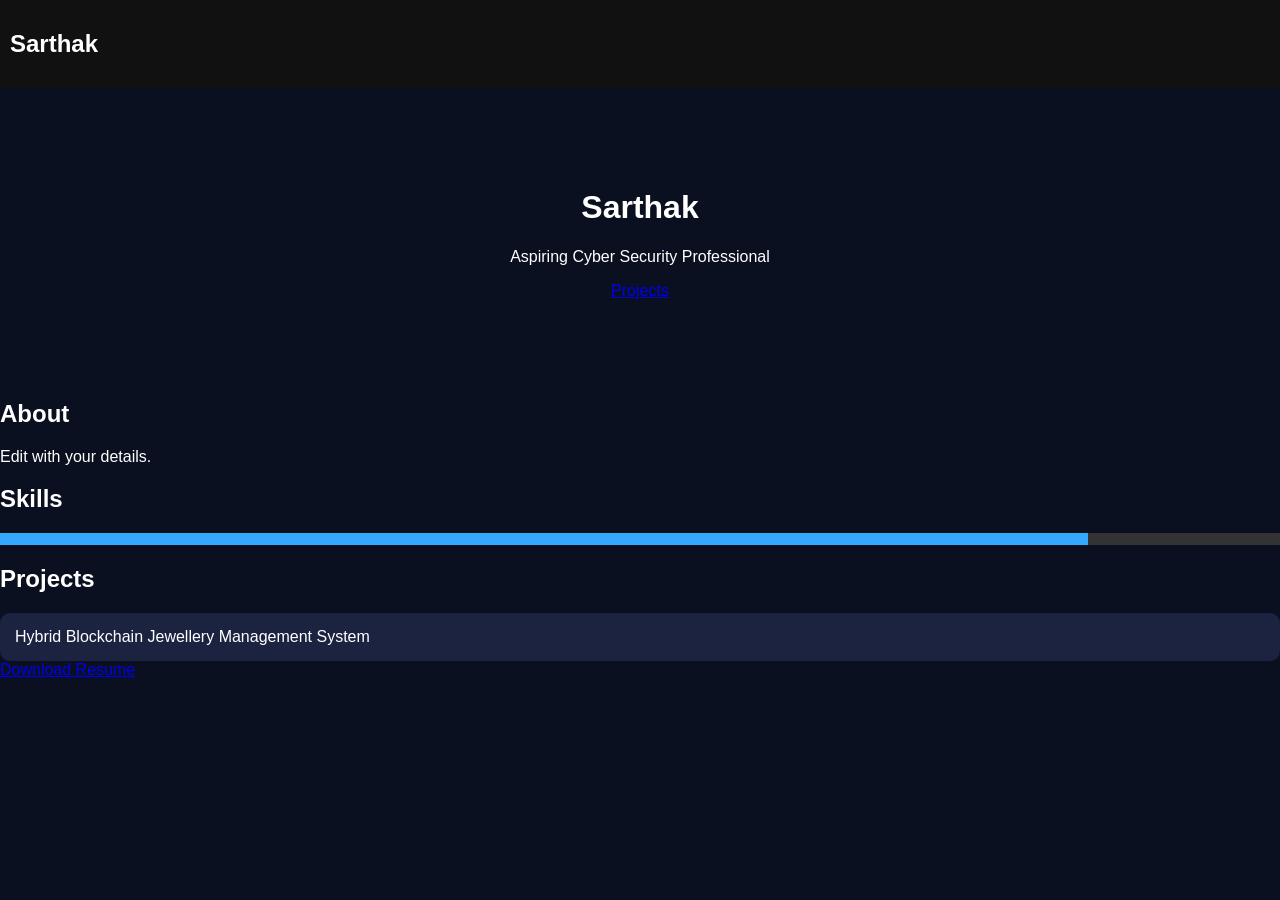
==== index.html @ 594479c9 "code inser t" ====
<!doctype html><html><head><meta charset='utf-8'><meta name='viewport' content='width=device-width,initial-scale=1'><link rel='stylesheet' href='css/style.css'><title>Sarthak Portfolio</title></head><body><nav><h2>Sarthak</h2></nav><header class='hero'><h1 id='typing'></h1><p>Aspiring Cyber Security Professional</p><a href='#projects'>Projects</a></header><section id='about'><h2>About</h2><p>Edit with your details.</p></section><section id='skills'><h2>Skills</h2><div class='bar'><span style='width:85%'></span></div></section><section id='projects'><h2>Projects</h2><div class='card'>Hybrid Blockchain Jewellery Management System</div></section><section><a href='resume.pdf'>Download Resume</a></section><script src='js/script.js'></script></body></html>
---- css/style.css ----
body{margin:0;font-family:Arial;background:#0b1020;color:#fff}nav{padding:10px;background:#111}.hero{padding:80px;text-align:center}.card{padding:15px;background:#1b2340;border-radius:10px}.bar{background:#333;height:12px}.bar span{display:block;height:12px;background:#3af}
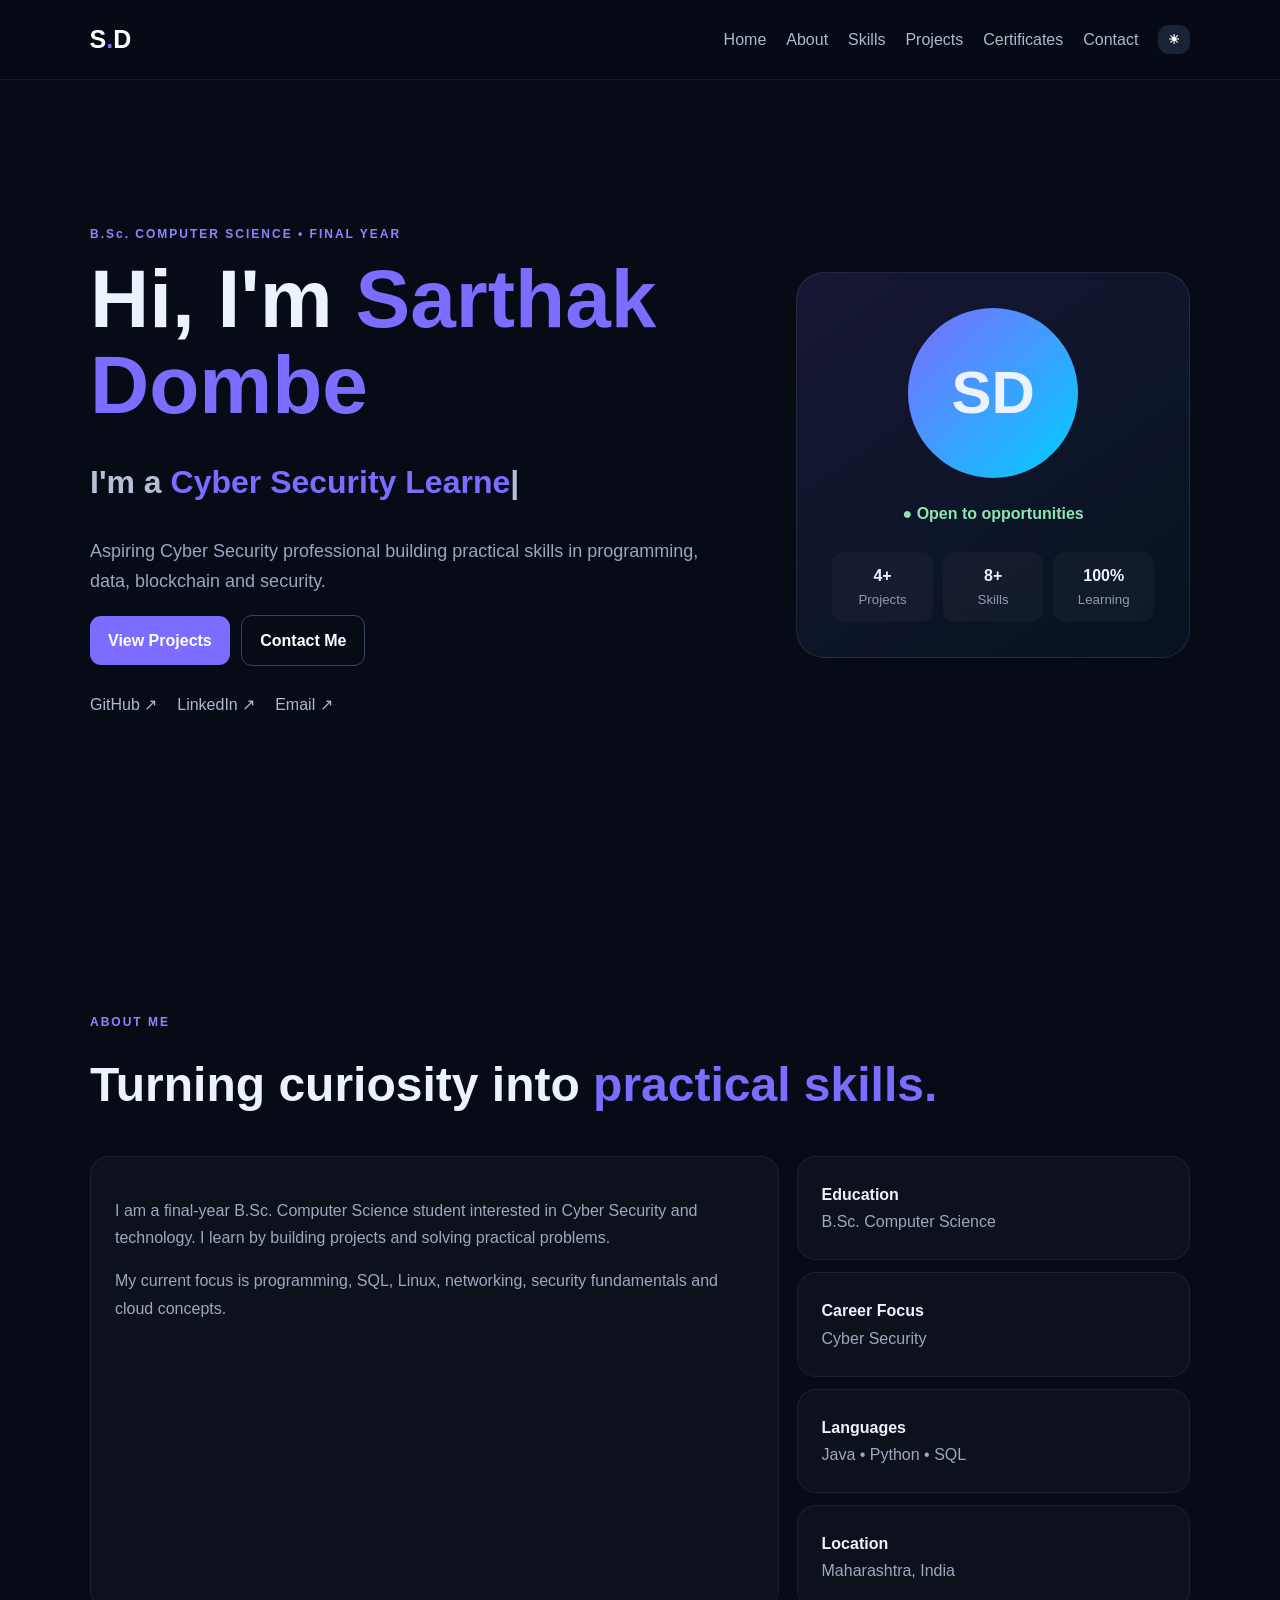
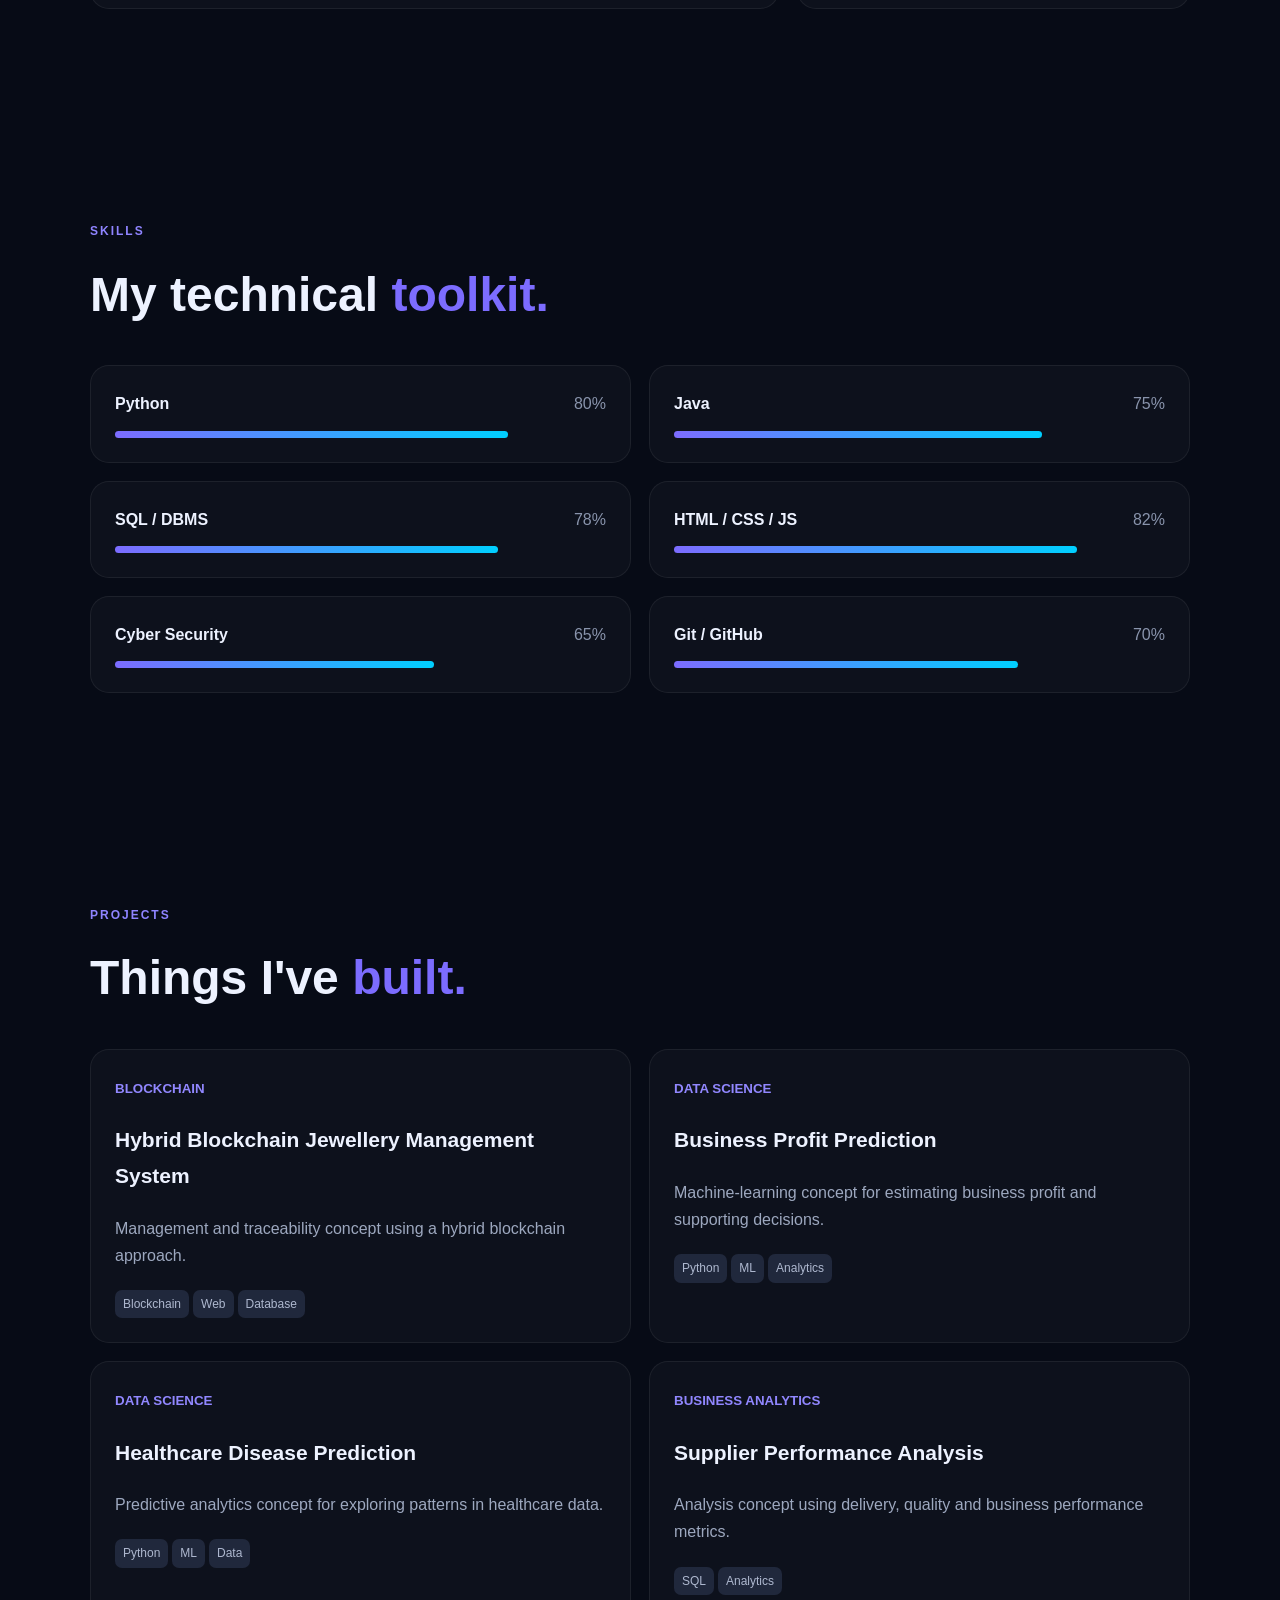
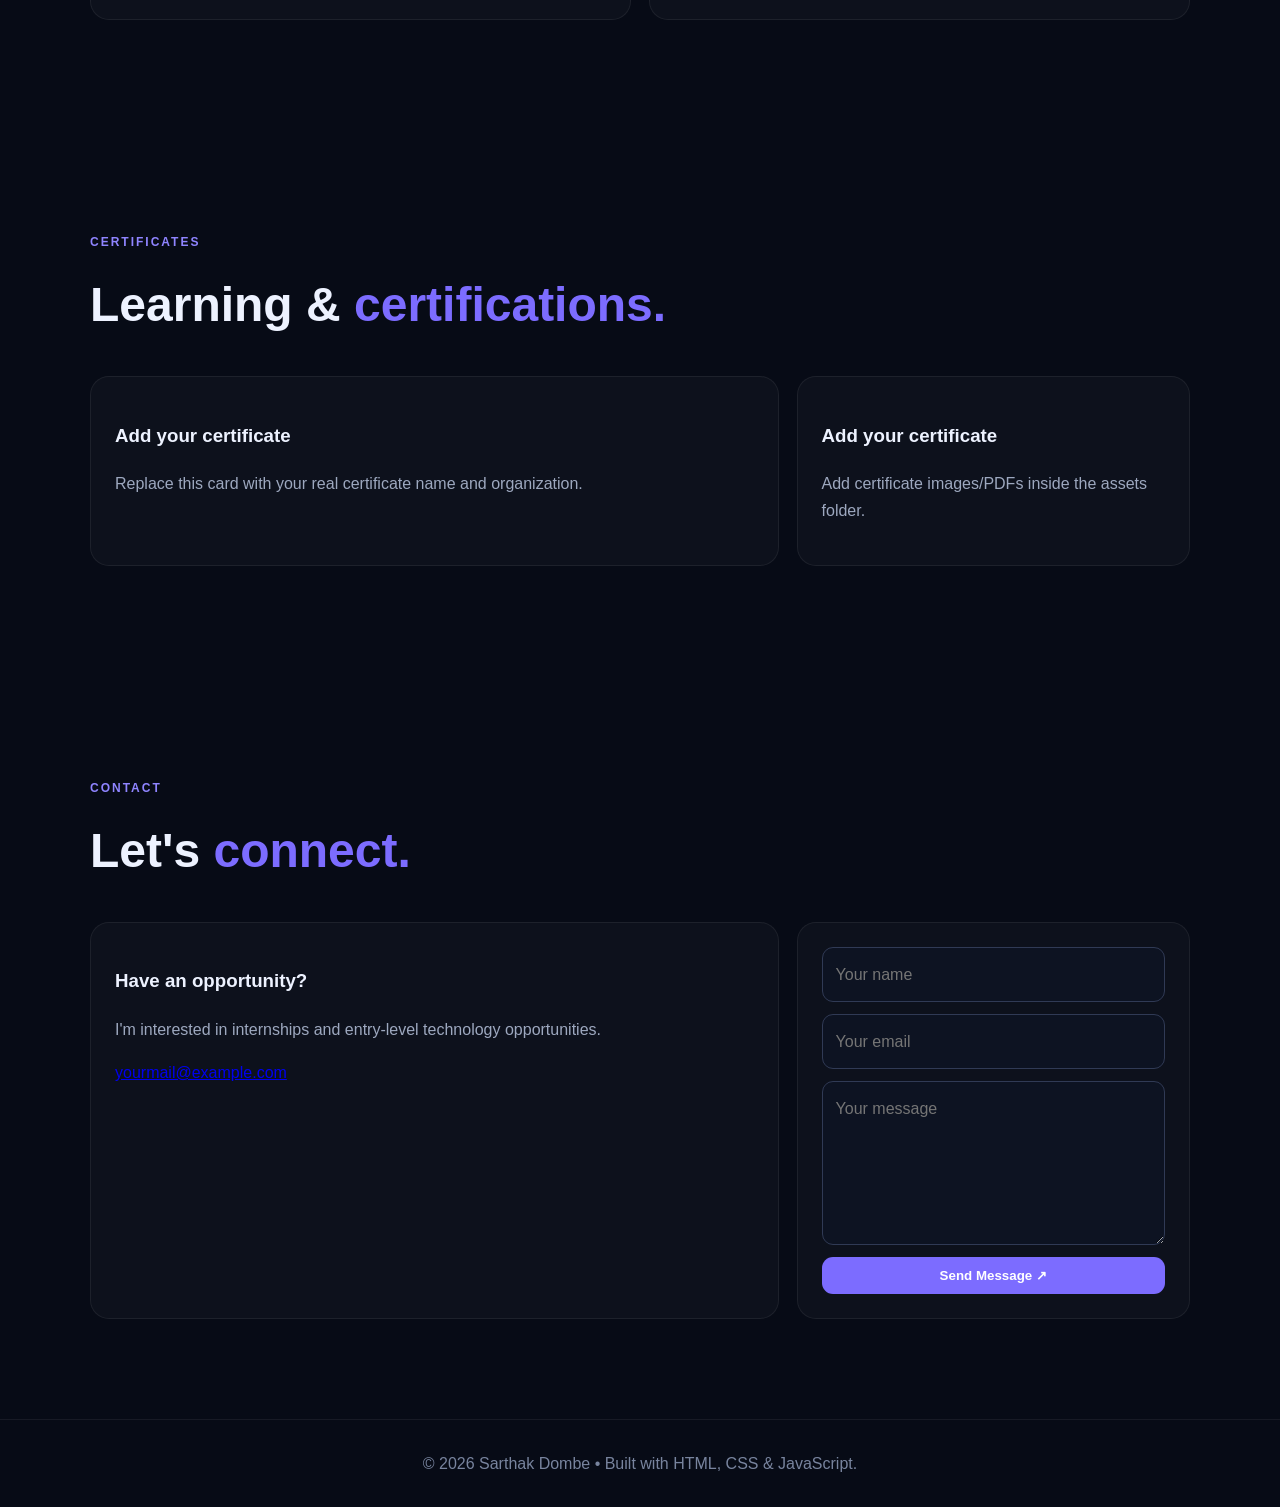
==== commit 2ba4fbe5: "code insert" ====
--- a/index.html
+++ b/index.html
@@ -1 +1,23 @@
-<!doctype html><html><head><meta charset='utf-8'><meta name='viewport' content='width=device-width,initial-scale=1'><link rel='stylesheet' href='css/style.css'><title>Sarthak Portfolio</title></head><body><nav><h2>Sarthak</h2></nav><header class='hero'><h1 id='typing'></h1><p>Aspiring Cyber Security Professional</p><a href='#projects'>Projects</a></header><section id='about'><h2>About</h2><p>Edit with your details.</p></section><section id='skills'><h2>Skills</h2><div class='bar'><span style='width:85%'></span></div></section><section id='projects'><h2>Projects</h2><div class='card'>Hybrid Blockchain Jewellery Management System</div></section><section><a href='resume.pdf'>Download Resume</a></section><script src='js/script.js'></script></body></html>+<!doctype html>
+<html lang="en"><head>
+<meta charset="UTF-8"><meta name="viewport" content="width=device-width,initial-scale=1">
+<meta name="description" content="Sarthak Dombe - Cyber Security Portfolio">
+<title>Sarthak Dombe | Portfolio</title><link rel="stylesheet" href="css/style.css"></head>
+<body>
+<nav><a class="logo" href="#home">S<span>.</span>D</a><button id="menu">☰</button><div id="links"><a href="#home">Home</a><a href="#about">About</a><a href="#skills">Skills</a><a href="#projects">Projects</a><a href="#certificates">Certificates</a><a href="#contact">Contact</a><button id="theme">☀</button></div></nav>
+<main>
+<section id="home" class="hero"><div><p class="eyebrow">B.Sc. COMPUTER SCIENCE • FINAL YEAR</p><h1>Hi, I'm <span>Sarthak Dombe</span></h1><h2>I'm a <span id="typing"></span>|</h2><p class="lead">Aspiring Cyber Security professional building practical skills in programming, data, blockchain and security.</p><a class="btn" href="#projects">View Projects</a> <a class="btn ghost" href="#contact">Contact Me</a><div class="social"><a href="https://github.com/" target="_blank">GitHub ↗</a><a href="https://linkedin.com/" target="_blank">LinkedIn ↗</a><a href="mailto:yourmail@example.com">Email ↗</a></div></div><div class="profile"><div class="avatar">SD</div><b>● Open to opportunities</b><div class="stats"><div><strong>4+</strong><small>Projects</small></div><div><strong>8+</strong><small>Skills</small></div><div><strong>100%</strong><small>Learning</small></div></div></div></section>
+<section id="about"><p class="eyebrow">ABOUT ME</p><h2>Turning curiosity into <span>practical skills.</span></h2><div class="grid two"><div class="card"><p>I am a final-year B.Sc. Computer Science student interested in Cyber Security and technology. I learn by building projects and solving practical problems.</p><p>My current focus is programming, SQL, Linux, networking, security fundamentals and cloud concepts.</p></div><div class="facts"><div><b>Education</b><span>B.Sc. Computer Science</span></div><div><b>Career Focus</b><span>Cyber Security</span></div><div><b>Languages</b><span>Java • Python • SQL</span></div><div><b>Location</b><span>Maharashtra, India</span></div></div></div></section>
+<section id="skills"><p class="eyebrow">SKILLS</p><h2>My technical <span>toolkit.</span></h2><div class="grid skills">
+<div class="card"><b>Python</b><em>80%</em><i style="width:80%"></i></div><div class="card"><b>Java</b><em>75%</em><i style="width:75%"></i></div>
+<div class="card"><b>SQL / DBMS</b><em>78%</em><i style="width:78%"></i></div><div class="card"><b>HTML / CSS / JS</b><em>82%</em><i style="width:82%"></i></div>
+<div class="card"><b>Cyber Security</b><em>65%</em><i style="width:65%"></i></div><div class="card"><b>Git / GitHub</b><em>70%</em><i style="width:70%"></i></div></div></section>
+<section id="projects"><p class="eyebrow">PROJECTS</p><h2>Things I've <span>built.</span></h2><div class="grid projects">
+<article class="card"><small>BLOCKCHAIN</small><h3>Hybrid Blockchain Jewellery Management System</h3><p>Management and traceability concept using a hybrid blockchain approach.</p><label>Blockchain</label><label>Web</label><label>Database</label></article>
+<article class="card"><small>DATA SCIENCE</small><h3>Business Profit Prediction</h3><p>Machine-learning concept for estimating business profit and supporting decisions.</p><label>Python</label><label>ML</label><label>Analytics</label></article>
+<article class="card"><small>DATA SCIENCE</small><h3>Healthcare Disease Prediction</h3><p>Predictive analytics concept for exploring patterns in healthcare data.</p><label>Python</label><label>ML</label><label>Data</label></article>
+<article class="card"><small>BUSINESS ANALYTICS</small><h3>Supplier Performance Analysis</h3><p>Analysis concept using delivery, quality and business performance metrics.</p><label>SQL</label><label>Analytics</label></article></div></section>
+<section id="certificates"><p class="eyebrow">CERTIFICATES</p><h2>Learning & <span>certifications.</span></h2><div class="grid two"><div class="card"><h3>Add your certificate</h3><p>Replace this card with your real certificate name and organization.</p></div><div class="card"><h3>Add your certificate</h3><p>Add certificate images/PDFs inside the assets folder.</p></div></div></section>
+<section id="contact"><p class="eyebrow">CONTACT</p><h2>Let's <span>connect.</span></h2><div class="grid two"><div class="card"><h3>Have an opportunity?</h3><p>I'm interested in internships and entry-level technology opportunities.</p><a href="mailto:yourmail@example.com">yourmail@example.com</a></div><form class="card" action="https://formsubmit.co/yourmail@example.com" method="POST"><input name="name" placeholder="Your name" required><input name="email" type="email" placeholder="Your email" required><textarea name="message" placeholder="Your message" rows="5" required></textarea><button class="btn" type="submit">Send Message ↗</button></form></div></section>
+</main><footer>© <span id="year"></span> Sarthak Dombe • Built with HTML, CSS & JavaScript.</footer>
+<script src="js/script.js"></script></body></html>
--- a/css/style.css
+++ b/css/style.css
@@ -1 +1 @@
-body{margin:0;font-family:Arial;background:#0b1020;color:#fff}nav{padding:10px;background:#111}.hero{padding:80px;text-align:center}.card{padding:15px;background:#1b2340;border-radius:10px}.bar{background:#333;height:12px}.bar span{display:block;height:12px;background:#3af}+*{box-sizing:border-box}html{scroll-behavior:smooth}body{margin:0;font-family:Inter,Arial,sans-serif;background:#070b16;color:#edf2ff;line-height:1.7}nav{position:fixed;z-index:5;top:0;left:0;right:0;padding:18px 7%;display:flex;justify-content:space-between;align-items:center;background:#070b16cc;backdrop-filter:blur(15px);border-bottom:1px solid #ffffff12}.logo{font-size:25px;font-weight:900;color:#fff;text-decoration:none}.logo span,h1 span,h2 span{color:#7c6cff}nav #links{display:flex;gap:20px;align-items:center}nav a{color:#aeb8cf;text-decoration:none}button,.btn{border:0;border-radius:11px;padding:11px 18px;background:#7c6cff;color:#fff;font-weight:800;cursor:pointer;text-decoration:none;display:inline-block}nav button{padding:7px 10px;background:#1b2337}#menu{display:none}.hero,section{width:min(1100px,90%);margin:auto}.hero{min-height:100vh;padding-top:130px;display:grid;grid-template-columns:1.25fr .75fr;gap:50px;align-items:center}.eyebrow{color:#8f84ff;font-size:12px;font-weight:900;letter-spacing:2px}.hero h1{font-size:clamp(44px,7vw,82px);line-height:1.05;margin:12px 0}.hero h2{font-size:clamp(20px,3vw,32px);color:#b5bfd5}.lead{max-width:650px;color:#9aa6c0;font-size:18px}.ghost{background:transparent;border:1px solid #39435e;margin-left:7px}.social{display:flex;gap:20px;margin-top:25px}.social a{color:#aeb8cf;text-decoration:none}.profile{padding:35px;text-align:center;border-radius:28px;background:linear-gradient(145deg,#7c6cff22,#00d5ff0a);border:1px solid #ffffff16}.avatar{width:170px;height:170px;border-radius:50%;margin:auto auto 22px;display:grid;place-items:center;font-size:60px;font-weight:900;background:linear-gradient(135deg,#7c6cff,#00cfff)}.profile b{color:#8ce6b2}.stats{display:grid;grid-template-columns:repeat(3,1fr);gap:10px;margin-top:25px}.stats div{background:#ffffff08;border-radius:12px;padding:10px}.stats strong,.stats small{display:block}.stats small{color:#8f9bb3}section{padding:100px 0}section>h2{font-size:clamp(30px,5vw,48px);margin:8px 0 30px}.grid{display:grid;gap:18px}.two{grid-template-columns:1.4fr .8fr}.skills{grid-template-columns:repeat(2,1fr)}.card,.facts div{background:#ffffff07;border:1px solid #ffffff10;border-radius:19px;padding:24px}.card p{color:#9da8bf}.facts{display:grid;gap:12px}.facts b,.facts span{display:block}.facts span{color:#9da8bf}.skills .card{position:relative}.skills em{float:right;color:#8994ac;font-style:normal}.skills i{display:block;height:7px;margin-top:13px;border-radius:9px;background:linear-gradient(90deg,#7c6cff,#00cfff)}.projects{grid-template-columns:repeat(2,1fr)}.projects small{color:#9187ff;font-weight:900}.projects h3{font-size:21px}.projects label{display:inline-block;background:#20283c;color:#aeb8cf;padding:4px 8px;border-radius:7px;margin:5px 4px 0 0;font-size:12px}.card:hover{transform:translateY(-5px);transition:.25s;border-color:#6259c5}form{display:grid;gap:12px}input,textarea{width:100%;padding:13px;border:1px solid #303a55;border-radius:11px;background:#0d1322;color:#fff;font:inherit}footer{text-align:center;padding:30px;color:#78849e;border-top:1px solid #ffffff10}@media(max-width:800px){nav #menu{display:block}nav #links{display:none;position:absolute;top:65px;left:5%;right:5%;padding:20px;background:#10172a;border-radius:15px;flex-direction:column}nav #links.open{display:flex}.hero,.two{grid-template-columns:1fr}.skills,.projects{grid-template-columns:1fr}.hero{padding-top:125px}.profile{max-width:430px;margin:auto}}
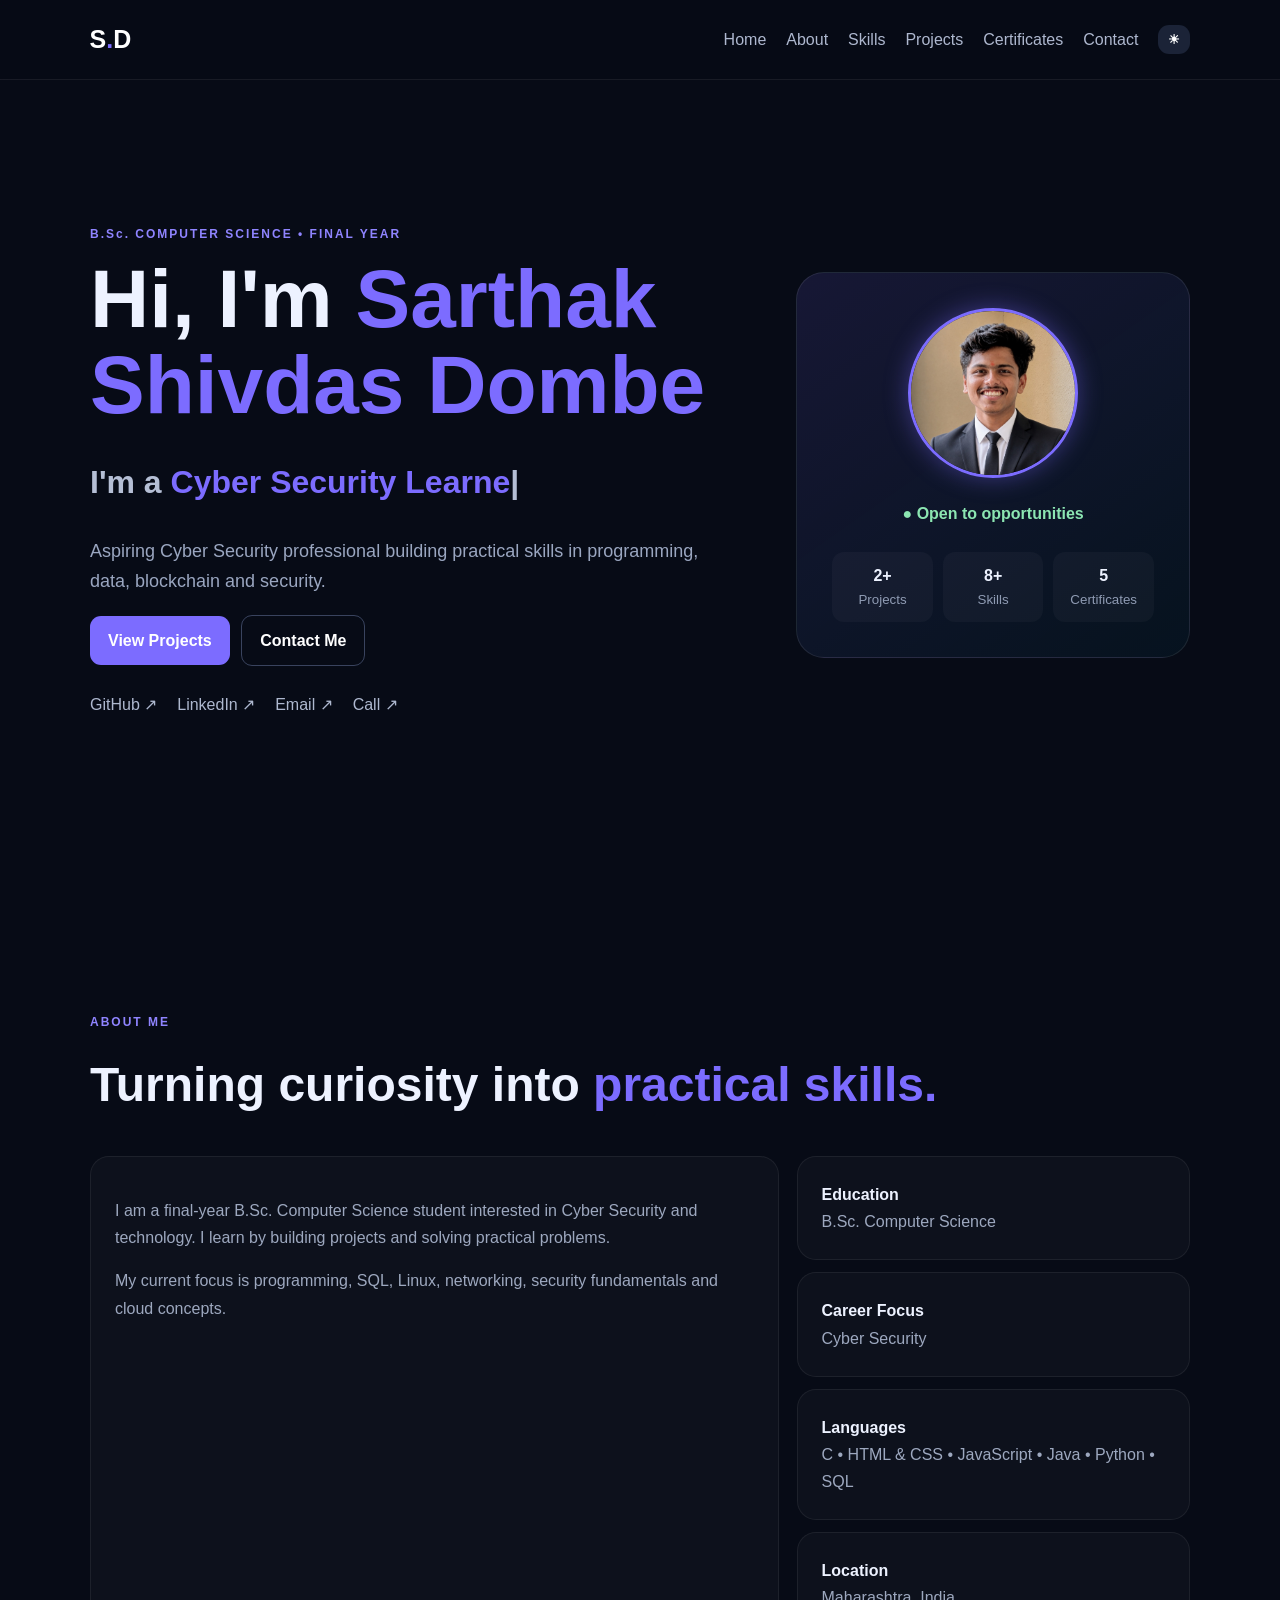
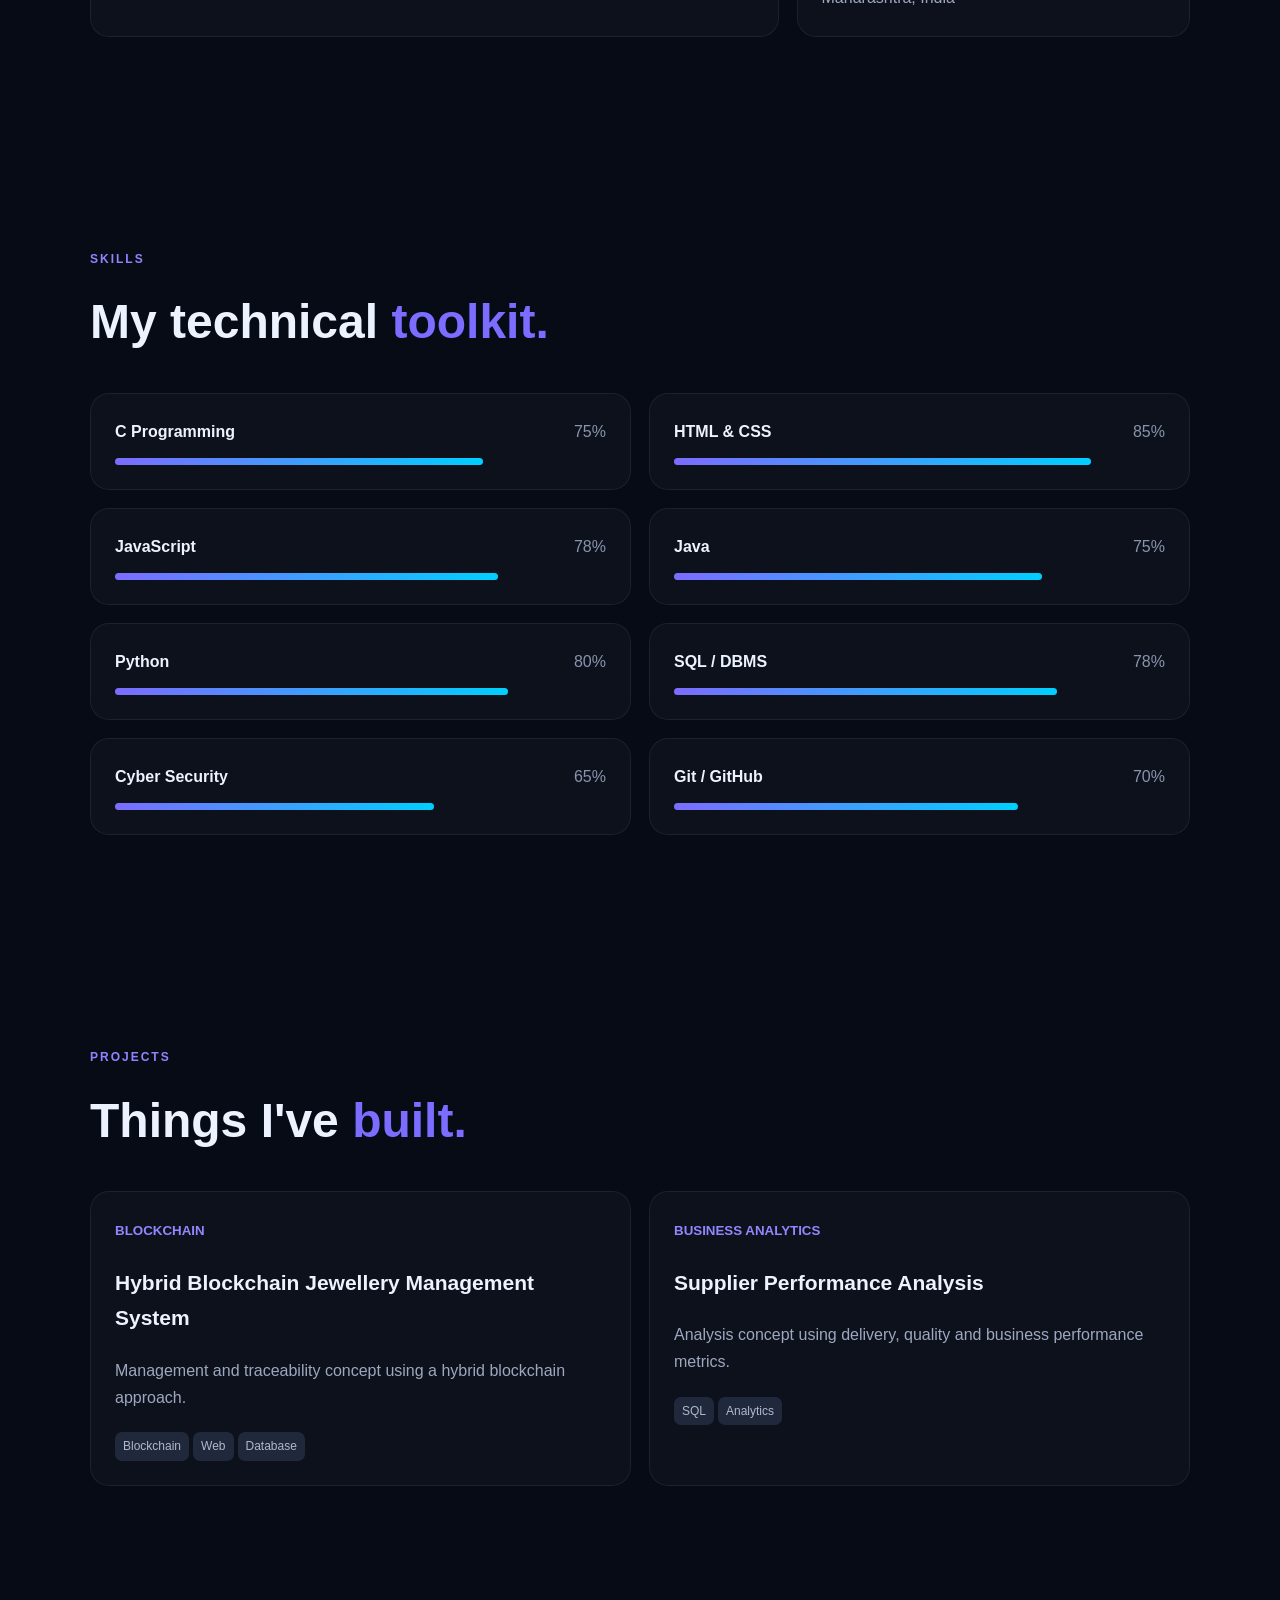
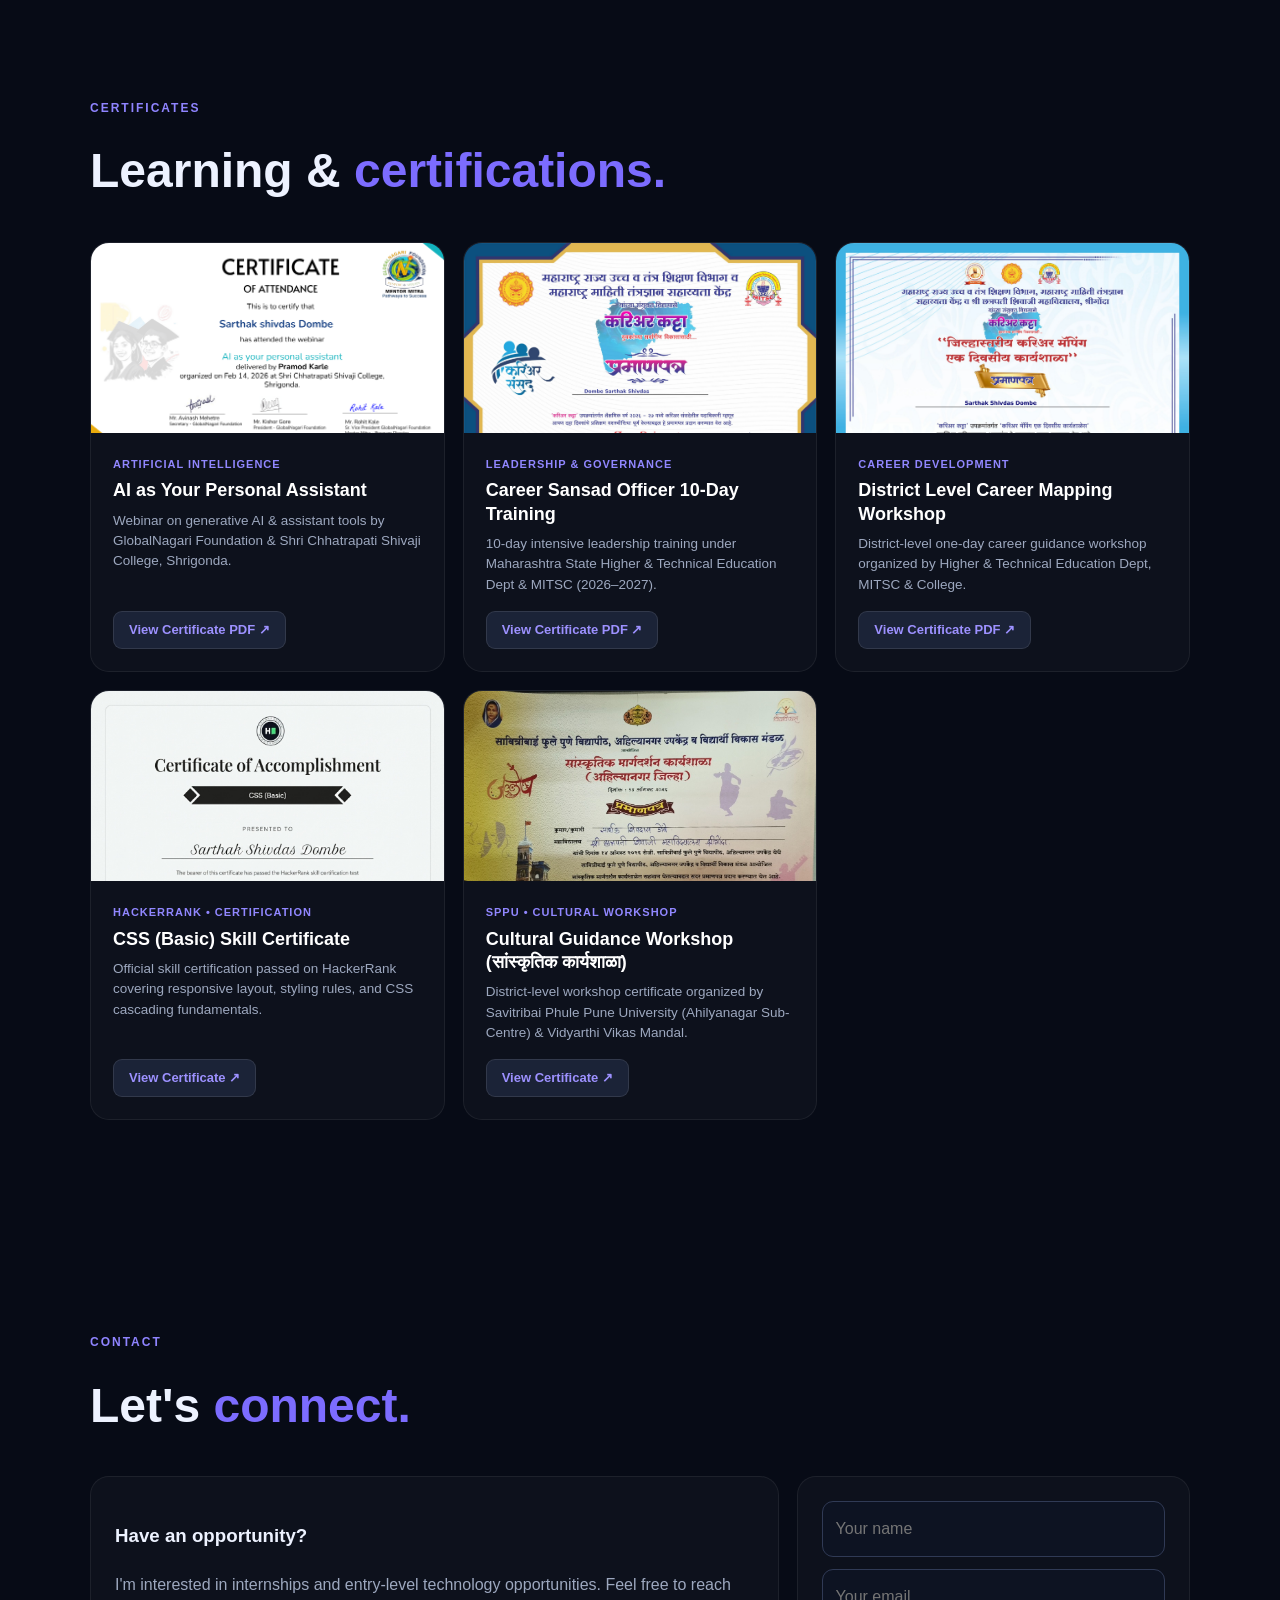
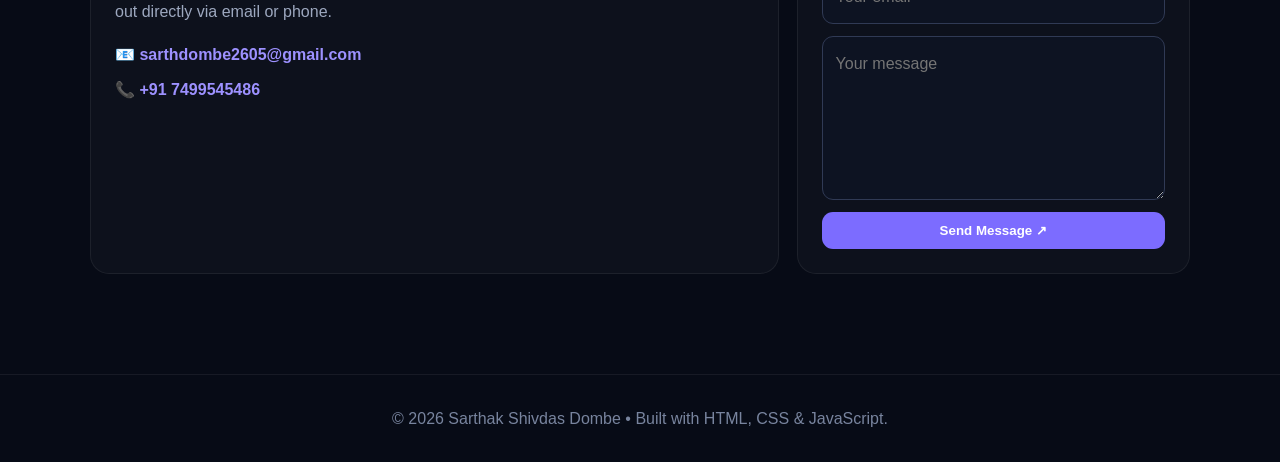
==== commit fe1c73de: "Updated portfolio and added certificates" ====
--- a/index.html
+++ b/index.html
@@ -1,23 +1,28 @@
 <!doctype html>
 <html lang="en"><head>
 <meta charset="UTF-8"><meta name="viewport" content="width=device-width,initial-scale=1">
-<meta name="description" content="Sarthak Dombe - Cyber Security Portfolio">
-<title>Sarthak Dombe | Portfolio</title><link rel="stylesheet" href="css/style.css"></head>
+<meta name="description" content="Sarthak Shivdas Dombe - Cyber Security Portfolio">
+<title>Sarthak Shivdas Dombe | Portfolio</title><link rel="stylesheet" href="css/style.css"></head>
 <body>
 <nav><a class="logo" href="#home">S<span>.</span>D</a><button id="menu">☰</button><div id="links"><a href="#home">Home</a><a href="#about">About</a><a href="#skills">Skills</a><a href="#projects">Projects</a><a href="#certificates">Certificates</a><a href="#contact">Contact</a><button id="theme">☀</button></div></nav>
 <main>
-<section id="home" class="hero"><div><p class="eyebrow">B.Sc. COMPUTER SCIENCE • FINAL YEAR</p><h1>Hi, I'm <span>Sarthak Dombe</span></h1><h2>I'm a <span id="typing"></span>|</h2><p class="lead">Aspiring Cyber Security professional building practical skills in programming, data, blockchain and security.</p><a class="btn" href="#projects">View Projects</a> <a class="btn ghost" href="#contact">Contact Me</a><div class="social"><a href="https://github.com/" target="_blank">GitHub ↗</a><a href="https://linkedin.com/" target="_blank">LinkedIn ↗</a><a href="mailto:yourmail@example.com">Email ↗</a></div></div><div class="profile"><div class="avatar">SD</div><b>● Open to opportunities</b><div class="stats"><div><strong>4+</strong><small>Projects</small></div><div><strong>8+</strong><small>Skills</small></div><div><strong>100%</strong><small>Learning</small></div></div></div></section>
-<section id="about"><p class="eyebrow">ABOUT ME</p><h2>Turning curiosity into <span>practical skills.</span></h2><div class="grid two"><div class="card"><p>I am a final-year B.Sc. Computer Science student interested in Cyber Security and technology. I learn by building projects and solving practical problems.</p><p>My current focus is programming, SQL, Linux, networking, security fundamentals and cloud concepts.</p></div><div class="facts"><div><b>Education</b><span>B.Sc. Computer Science</span></div><div><b>Career Focus</b><span>Cyber Security</span></div><div><b>Languages</b><span>Java • Python • SQL</span></div><div><b>Location</b><span>Maharashtra, India</span></div></div></div></section>
+<section id="home" class="hero"><div><p class="eyebrow">B.Sc. COMPUTER SCIENCE • FINAL YEAR</p><h1>Hi, I'm <span>Sarthak Shivdas Dombe</span></h1><h2>I'm a <span id="typing"></span>|</h2><p class="lead">Aspiring Cyber Security professional building practical skills in programming, data, blockchain and security.</p><a class="btn" href="#projects">View Projects</a> <a class="btn ghost" href="#contact">Contact Me</a><div class="social"><a href="https://github.com/" target="_blank">GitHub ↗</a><a href="https://linkedin.com/" target="_blank">LinkedIn ↗</a><a href="mailto:sarthdombe2605@gmail.com">Email ↗</a><a href="tel:+917499545486">Call ↗</a></div></div><div class="profile"><img class="avatar" src="assets/profile.jpg" alt="Sarthak Shivdas Dombe"><b>● Open to opportunities</b><div class="stats"><div><strong>2+</strong><small>Projects</small></div><div><strong>8+</strong><small>Skills</small></div><div><strong>5</strong><small>Certificates</small></div></div></div></section>
+<section id="about"><p class="eyebrow">ABOUT ME</p><h2>Turning curiosity into <span>practical skills.</span></h2><div class="grid two"><div class="card"><p>I am a final-year B.Sc. Computer Science student interested in Cyber Security and technology. I learn by building projects and solving practical problems.</p><p>My current focus is programming, SQL, Linux, networking, security fundamentals and cloud concepts.</p></div><div class="facts"><div><b>Education</b><span>B.Sc. Computer Science</span></div><div><b>Career Focus</b><span>Cyber Security</span></div><div><b>Languages</b><span>C • HTML &amp; CSS • JavaScript • Java • Python • SQL</span></div><div><b>Location</b><span>Maharashtra, India</span></div></div></div></section>
 <section id="skills"><p class="eyebrow">SKILLS</p><h2>My technical <span>toolkit.</span></h2><div class="grid skills">
-<div class="card"><b>Python</b><em>80%</em><i style="width:80%"></i></div><div class="card"><b>Java</b><em>75%</em><i style="width:75%"></i></div>
-<div class="card"><b>SQL / DBMS</b><em>78%</em><i style="width:78%"></i></div><div class="card"><b>HTML / CSS / JS</b><em>82%</em><i style="width:82%"></i></div>
+<div class="card"><b>C Programming</b><em>75%</em><i style="width:75%"></i></div><div class="card"><b>HTML &amp; CSS</b><em>85%</em><i style="width:85%"></i></div>
+<div class="card"><b>JavaScript</b><em>78%</em><i style="width:78%"></i></div><div class="card"><b>Java</b><em>75%</em><i style="width:75%"></i></div>
+<div class="card"><b>Python</b><em>80%</em><i style="width:80%"></i></div><div class="card"><b>SQL / DBMS</b><em>78%</em><i style="width:78%"></i></div>
 <div class="card"><b>Cyber Security</b><em>65%</em><i style="width:65%"></i></div><div class="card"><b>Git / GitHub</b><em>70%</em><i style="width:70%"></i></div></div></section>
 <section id="projects"><p class="eyebrow">PROJECTS</p><h2>Things I've <span>built.</span></h2><div class="grid projects">
 <article class="card"><small>BLOCKCHAIN</small><h3>Hybrid Blockchain Jewellery Management System</h3><p>Management and traceability concept using a hybrid blockchain approach.</p><label>Blockchain</label><label>Web</label><label>Database</label></article>
-<article class="card"><small>DATA SCIENCE</small><h3>Business Profit Prediction</h3><p>Machine-learning concept for estimating business profit and supporting decisions.</p><label>Python</label><label>ML</label><label>Analytics</label></article>
-<article class="card"><small>DATA SCIENCE</small><h3>Healthcare Disease Prediction</h3><p>Predictive analytics concept for exploring patterns in healthcare data.</p><label>Python</label><label>ML</label><label>Data</label></article>
 <article class="card"><small>BUSINESS ANALYTICS</small><h3>Supplier Performance Analysis</h3><p>Analysis concept using delivery, quality and business performance metrics.</p><label>SQL</label><label>Analytics</label></article></div></section>
-<section id="certificates"><p class="eyebrow">CERTIFICATES</p><h2>Learning & <span>certifications.</span></h2><div class="grid two"><div class="card"><h3>Add your certificate</h3><p>Replace this card with your real certificate name and organization.</p></div><div class="card"><h3>Add your certificate</h3><p>Add certificate images/PDFs inside the assets folder.</p></div></div></section>
-<section id="contact"><p class="eyebrow">CONTACT</p><h2>Let's <span>connect.</span></h2><div class="grid two"><div class="card"><h3>Have an opportunity?</h3><p>I'm interested in internships and entry-level technology opportunities.</p><a href="mailto:yourmail@example.com">yourmail@example.com</a></div><form class="card" action="https://formsubmit.co/yourmail@example.com" method="POST"><input name="name" placeholder="Your name" required><input name="email" type="email" placeholder="Your email" required><textarea name="message" placeholder="Your message" rows="5" required></textarea><button class="btn" type="submit">Send Message ↗</button></form></div></section>
-</main><footer>© <span id="year"></span> Sarthak Dombe • Built with HTML, CSS & JavaScript.</footer>
+<section id="certificates"><p class="eyebrow">CERTIFICATES</p><h2>Learning & <span>certifications.</span></h2><div class="grid certs">
+<div class="card cert-card"><div class="cert-img-wrap"><a href="assets/cert_ai_assistant.pdf" target="_blank"><img class="cert-img" src="assets/cert_ai_assistant.png" alt="AI as your Personal Assistant Certificate"></a></div><div class="cert-info"><span class="cert-tag">ARTIFICIAL INTELLIGENCE</span><h3>AI as Your Personal Assistant</h3><p>Webinar on generative AI &amp; assistant tools by GlobalNagari Foundation &amp; Shri Chhatrapati Shivaji College, Shrigonda.</p><div class="cert-action"><a class="cert-btn" href="assets/cert_ai_assistant.pdf" target="_blank">View Certificate PDF ↗</a></div></div></div>
+<div class="card cert-card"><div class="cert-img-wrap"><a href="assets/cert_career_katta_sansad.pdf" target="_blank"><img class="cert-img" src="assets/cert_career_katta_sansad.png" alt="Career Katta Career Sansad Training Certificate"></a></div><div class="cert-info"><span class="cert-tag">LEADERSHIP &amp; GOVERNANCE</span><h3>Career Sansad Officer 10-Day Training</h3><p>10-day intensive leadership training under Maharashtra State Higher &amp; Technical Education Dept &amp; MITSC (2026–2027).</p><div class="cert-action"><a class="cert-btn" href="assets/cert_career_katta_sansad.pdf" target="_blank">View Certificate PDF ↗</a></div></div></div>
+<div class="card cert-card"><div class="cert-img-wrap"><a href="assets/cert_career_mapping.pdf" target="_blank"><img class="cert-img" src="assets/cert_career_mapping.png" alt="District Level Career Mapping Workshop Certificate"></a></div><div class="cert-info"><span class="cert-tag">CAREER DEVELOPMENT</span><h3>District Level Career Mapping Workshop</h3><p>District-level one-day career guidance workshop organized by Higher &amp; Technical Education Dept, MITSC &amp; College.</p><div class="cert-action"><a class="cert-btn" href="assets/cert_career_mapping.pdf" target="_blank">View Certificate PDF ↗</a></div></div></div>
+<div class="card cert-card"><div class="cert-img-wrap"><a href="assets/cert_hackerrank_css.jpg" target="_blank"><img class="cert-img" src="assets/cert_hackerrank_css.jpg" alt="HackerRank CSS Basic Certificate"></a></div><div class="cert-info"><span class="cert-tag">HACKERRANK • CERTIFICATION</span><h3>CSS (Basic) Skill Certificate</h3><p>Official skill certification passed on HackerRank covering responsive layout, styling rules, and CSS cascading fundamentals.</p><div class="cert-action"><a class="cert-btn" href="assets/cert_hackerrank_css.jpg" target="_blank">View Certificate ↗</a></div></div></div>
+<div class="card cert-card"><div class="cert-img-wrap"><a href="assets/cert_sppu_cultural_workshop.jpg" target="_blank"><img class="cert-img" src="assets/cert_sppu_cultural_workshop.jpg" alt="SPPU Cultural Guidance Workshop Certificate"></a></div><div class="cert-info"><span class="cert-tag">SPPU • CULTURAL WORKSHOP</span><h3>Cultural Guidance Workshop (सांस्कृतिक कार्यशाळा)</h3><p>District-level workshop certificate organized by Savitribai Phule Pune University (Ahilyanagar Sub-Centre) &amp; Vidyarthi Vikas Mandal.</p><div class="cert-action"><a class="cert-btn" href="assets/cert_sppu_cultural_workshop.jpg" target="_blank">View Certificate ↗</a></div></div></div>
+</div></section>
+<section id="contact"><p class="eyebrow">CONTACT</p><h2>Let's <span>connect.</span></h2><div class="grid two"><div class="card"><h3>Have an opportunity?</h3><p>I'm interested in internships and entry-level technology opportunities. Feel free to reach out directly via email or phone.</p><p style="margin:16px 0 8px">📧 <a href="mailto:sarthdombe2605@gmail.com">sarthdombe2605@gmail.com</a></p><p style="margin:0">📞 <a href="tel:+917499545486">+91 7499545486</a></p></div><form class="card" action="https://formsubmit.co/sarthdombe2605@gmail.com" method="POST"><input name="name" placeholder="Your name" required><input name="email" type="email" placeholder="Your email" required><textarea name="message" placeholder="Your message" rows="5" required></textarea><button class="btn" type="submit">Send Message ↗</button></form></div></section>
+</main><footer>© <span id="year"></span> Sarthak Shivdas Dombe • Built with HTML, CSS & JavaScript.</footer>
 <script src="js/script.js"></script></body></html>
--- a/css/style.css
+++ b/css/style.css
@@ -1 +1 @@
-*{box-sizing:border-box}html{scroll-behavior:smooth}body{margin:0;font-family:Inter,Arial,sans-serif;background:#070b16;color:#edf2ff;line-height:1.7}nav{position:fixed;z-index:5;top:0;left:0;right:0;padding:18px 7%;display:flex;justify-content:space-between;align-items:center;background:#070b16cc;backdrop-filter:blur(15px);border-bottom:1px solid #ffffff12}.logo{font-size:25px;font-weight:900;color:#fff;text-decoration:none}.logo span,h1 span,h2 span{color:#7c6cff}nav #links{display:flex;gap:20px;align-items:center}nav a{color:#aeb8cf;text-decoration:none}button,.btn{border:0;border-radius:11px;padding:11px 18px;background:#7c6cff;color:#fff;font-weight:800;cursor:pointer;text-decoration:none;display:inline-block}nav button{padding:7px 10px;background:#1b2337}#menu{display:none}.hero,section{width:min(1100px,90%);margin:auto}.hero{min-height:100vh;padding-top:130px;display:grid;grid-template-columns:1.25fr .75fr;gap:50px;align-items:center}.eyebrow{color:#8f84ff;font-size:12px;font-weight:900;letter-spacing:2px}.hero h1{font-size:clamp(44px,7vw,82px);line-height:1.05;margin:12px 0}.hero h2{font-size:clamp(20px,3vw,32px);color:#b5bfd5}.lead{max-width:650px;color:#9aa6c0;font-size:18px}.ghost{background:transparent;border:1px solid #39435e;margin-left:7px}.social{display:flex;gap:20px;margin-top:25px}.social a{color:#aeb8cf;text-decoration:none}.profile{padding:35px;text-align:center;border-radius:28px;background:linear-gradient(145deg,#7c6cff22,#00d5ff0a);border:1px solid #ffffff16}.avatar{width:170px;height:170px;border-radius:50%;margin:auto auto 22px;display:grid;place-items:center;font-size:60px;font-weight:900;background:linear-gradient(135deg,#7c6cff,#00cfff)}.profile b{color:#8ce6b2}.stats{display:grid;grid-template-columns:repeat(3,1fr);gap:10px;margin-top:25px}.stats div{background:#ffffff08;border-radius:12px;padding:10px}.stats strong,.stats small{display:block}.stats small{color:#8f9bb3}section{padding:100px 0}section>h2{font-size:clamp(30px,5vw,48px);margin:8px 0 30px}.grid{display:grid;gap:18px}.two{grid-template-columns:1.4fr .8fr}.skills{grid-template-columns:repeat(2,1fr)}.card,.facts div{background:#ffffff07;border:1px solid #ffffff10;border-radius:19px;padding:24px}.card p{color:#9da8bf}.facts{display:grid;gap:12px}.facts b,.facts span{display:block}.facts span{color:#9da8bf}.skills .card{position:relative}.skills em{float:right;color:#8994ac;font-style:normal}.skills i{display:block;height:7px;margin-top:13px;border-radius:9px;background:linear-gradient(90deg,#7c6cff,#00cfff)}.projects{grid-template-columns:repeat(2,1fr)}.projects small{color:#9187ff;font-weight:900}.projects h3{font-size:21px}.projects label{display:inline-block;background:#20283c;color:#aeb8cf;padding:4px 8px;border-radius:7px;margin:5px 4px 0 0;font-size:12px}.card:hover{transform:translateY(-5px);transition:.25s;border-color:#6259c5}form{display:grid;gap:12px}input,textarea{width:100%;padding:13px;border:1px solid #303a55;border-radius:11px;background:#0d1322;color:#fff;font:inherit}footer{text-align:center;padding:30px;color:#78849e;border-top:1px solid #ffffff10}@media(max-width:800px){nav #menu{display:block}nav #links{display:none;position:absolute;top:65px;left:5%;right:5%;padding:20px;background:#10172a;border-radius:15px;flex-direction:column}nav #links.open{display:flex}.hero,.two{grid-template-columns:1fr}.skills,.projects{grid-template-columns:1fr}.hero{padding-top:125px}.profile{max-width:430px;margin:auto}}+*{box-sizing:border-box}html{scroll-behavior:smooth}body{margin:0;font-family:Inter,Arial,sans-serif;background:#070b16;color:#edf2ff;line-height:1.7}nav{position:fixed;z-index:5;top:0;left:0;right:0;padding:18px 7%;display:flex;justify-content:space-between;align-items:center;background:#070b16cc;backdrop-filter:blur(15px);border-bottom:1px solid #ffffff12}.logo{font-size:25px;font-weight:900;color:#fff;text-decoration:none}.logo span,h1 span,h2 span{color:#7c6cff}nav #links{display:flex;gap:20px;align-items:center}nav a{color:#aeb8cf;text-decoration:none}button,.btn{border:0;border-radius:11px;padding:11px 18px;background:#7c6cff;color:#fff;font-weight:800;cursor:pointer;text-decoration:none;display:inline-block}nav button{padding:7px 10px;background:#1b2337}#menu{display:none}.hero,section{width:min(1100px,90%);margin:auto}.hero{min-height:100vh;padding-top:130px;display:grid;grid-template-columns:1.25fr .75fr;gap:50px;align-items:center}.eyebrow{color:#8f84ff;font-size:12px;font-weight:900;letter-spacing:2px}.hero h1{font-size:clamp(44px,7vw,82px);line-height:1.05;margin:12px 0}.hero h2{font-size:clamp(20px,3vw,32px);color:#b5bfd5}.lead{max-width:650px;color:#9aa6c0;font-size:18px}.ghost{background:transparent;border:1px solid #39435e;margin-left:7px}.social{display:flex;gap:20px;margin-top:25px}.social a{color:#aeb8cf;text-decoration:none}.profile{padding:35px;text-align:center;border-radius:28px;background:linear-gradient(145deg,#7c6cff22,#00d5ff0a);border:1px solid #ffffff16}.avatar{width:170px;height:170px;border-radius:50%;margin:auto auto 22px;display:block;object-fit:cover;object-position:center top;border:3px solid #7c6cff;box-shadow:0 0 25px rgba(124,108,255,0.4)}.profile b{color:#8ce6b2}.stats{display:grid;grid-template-columns:repeat(3,1fr);gap:10px;margin-top:25px}.stats div{background:#ffffff08;border-radius:12px;padding:10px}.stats strong,.stats small{display:block}.stats small{color:#8f9bb3}section{padding:100px 0}section>h2{font-size:clamp(30px,5vw,48px);margin:8px 0 30px}.grid{display:grid;gap:18px}.two{grid-template-columns:1.4fr .8fr}.skills{grid-template-columns:repeat(2,1fr)}.card,.facts div{background:#ffffff07;border:1px solid #ffffff10;border-radius:19px;padding:24px}.card p{color:#9da8bf}.card a{color:#9d91ff;text-decoration:none;font-weight:600}.card a:hover{text-decoration:underline;color:#c0b8ff}.facts{display:grid;gap:12px}.facts b,.facts span{display:block}.facts span{color:#9da8bf}.skills .card{position:relative}.skills em{float:right;color:#8994ac;font-style:normal}.skills i{display:block;height:7px;margin-top:13px;border-radius:9px;background:linear-gradient(90deg,#7c6cff,#00cfff)}.projects{grid-template-columns:repeat(2,1fr)}.projects small{color:#9187ff;font-weight:900}.projects h3{font-size:21px}.projects label{display:inline-block;background:#20283c;color:#aeb8cf;padding:4px 8px;border-radius:7px;margin:5px 4px 0 0;font-size:12px}.card:hover{transform:translateY(-5px);transition:.25s;border-color:#6259c5}form{display:grid;gap:12px}input,textarea{width:100%;padding:13px;border:1px solid #303a55;border-radius:11px;background:#0d1322;color:#fff;font:inherit}.certs{grid-template-columns:repeat(auto-fit,minmax(300px,1fr))}.cert-card{display:flex;flex-direction:column;overflow:hidden;padding:0}.cert-img-wrap{overflow:hidden;background:#0d1322}.cert-img{width:100%;height:190px;object-fit:cover;object-position:top;display:block;transition:transform .3s ease}.cert-card:hover .cert-img{transform:scale(1.05)}.cert-info{padding:22px;display:flex;flex-direction:column;flex:1}.cert-tag{color:#9187ff;font-size:11px;font-weight:900;letter-spacing:1px;margin-bottom:6px;display:block}.cert-info h3{font-size:18px;margin:0 0 8px;color:#fff;line-height:1.3}.cert-info p{font-size:13.5px;color:#9da8bf;margin:0 0 16px;line-height:1.5;flex:1}.cert-action{margin-top:auto}.cert-btn{display:inline-block;padding:7px 15px;background:#1b2337;color:#9d91ff;border:1px solid #ffffff1a;border-radius:9px;font-size:13px;font-weight:700;text-decoration:none;transition:.2s}.cert-btn:hover{background:#7c6cff;color:#fff;border-color:#7c6cff}footer{text-align:center;padding:30px;color:#78849e;border-top:1px solid #ffffff10}@media(max-width:800px){nav #menu{display:block}nav #links{display:none;position:absolute;top:65px;left:5%;right:5%;padding:20px;background:#10172a;border-radius:15px;flex-direction:column}nav #links.open{display:flex}.hero,.two{grid-template-columns:1fr}.skills,.projects{grid-template-columns:1fr}.hero{padding-top:125px}.profile{max-width:430px;margin:auto}}
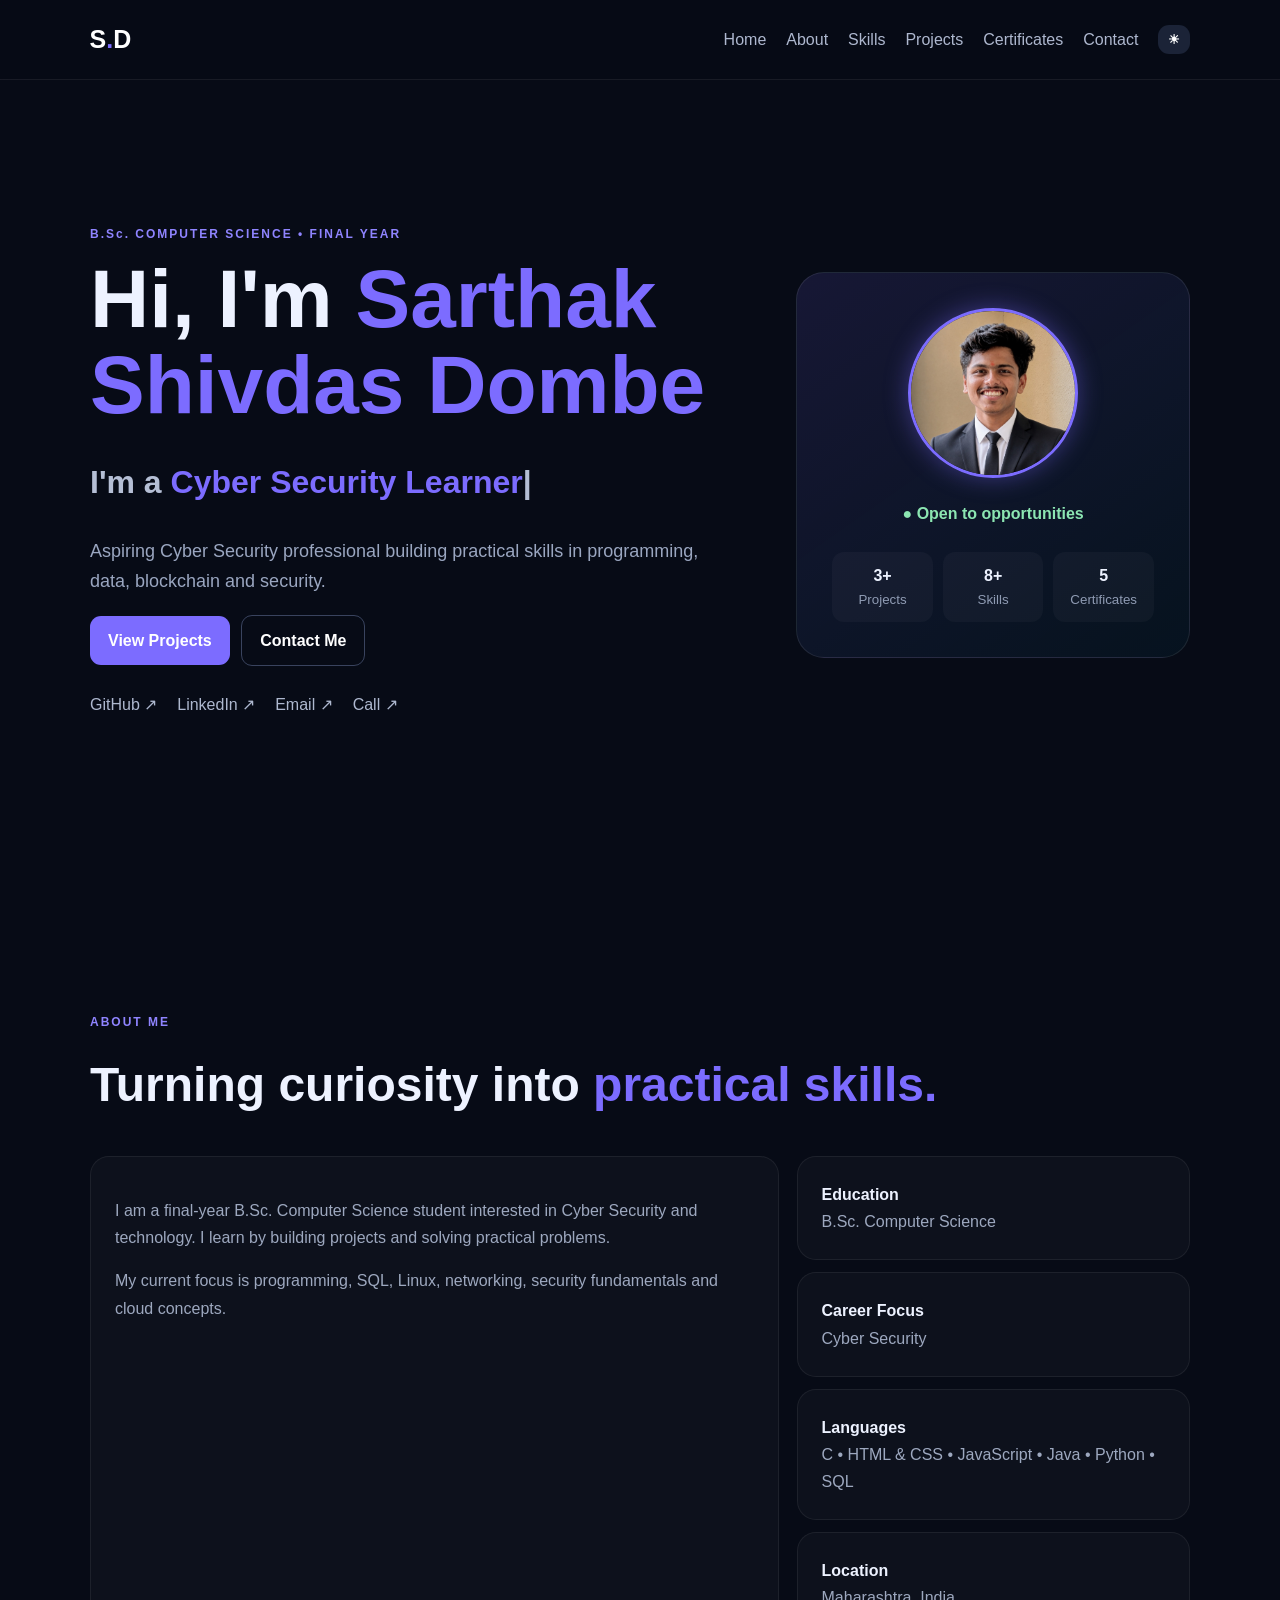
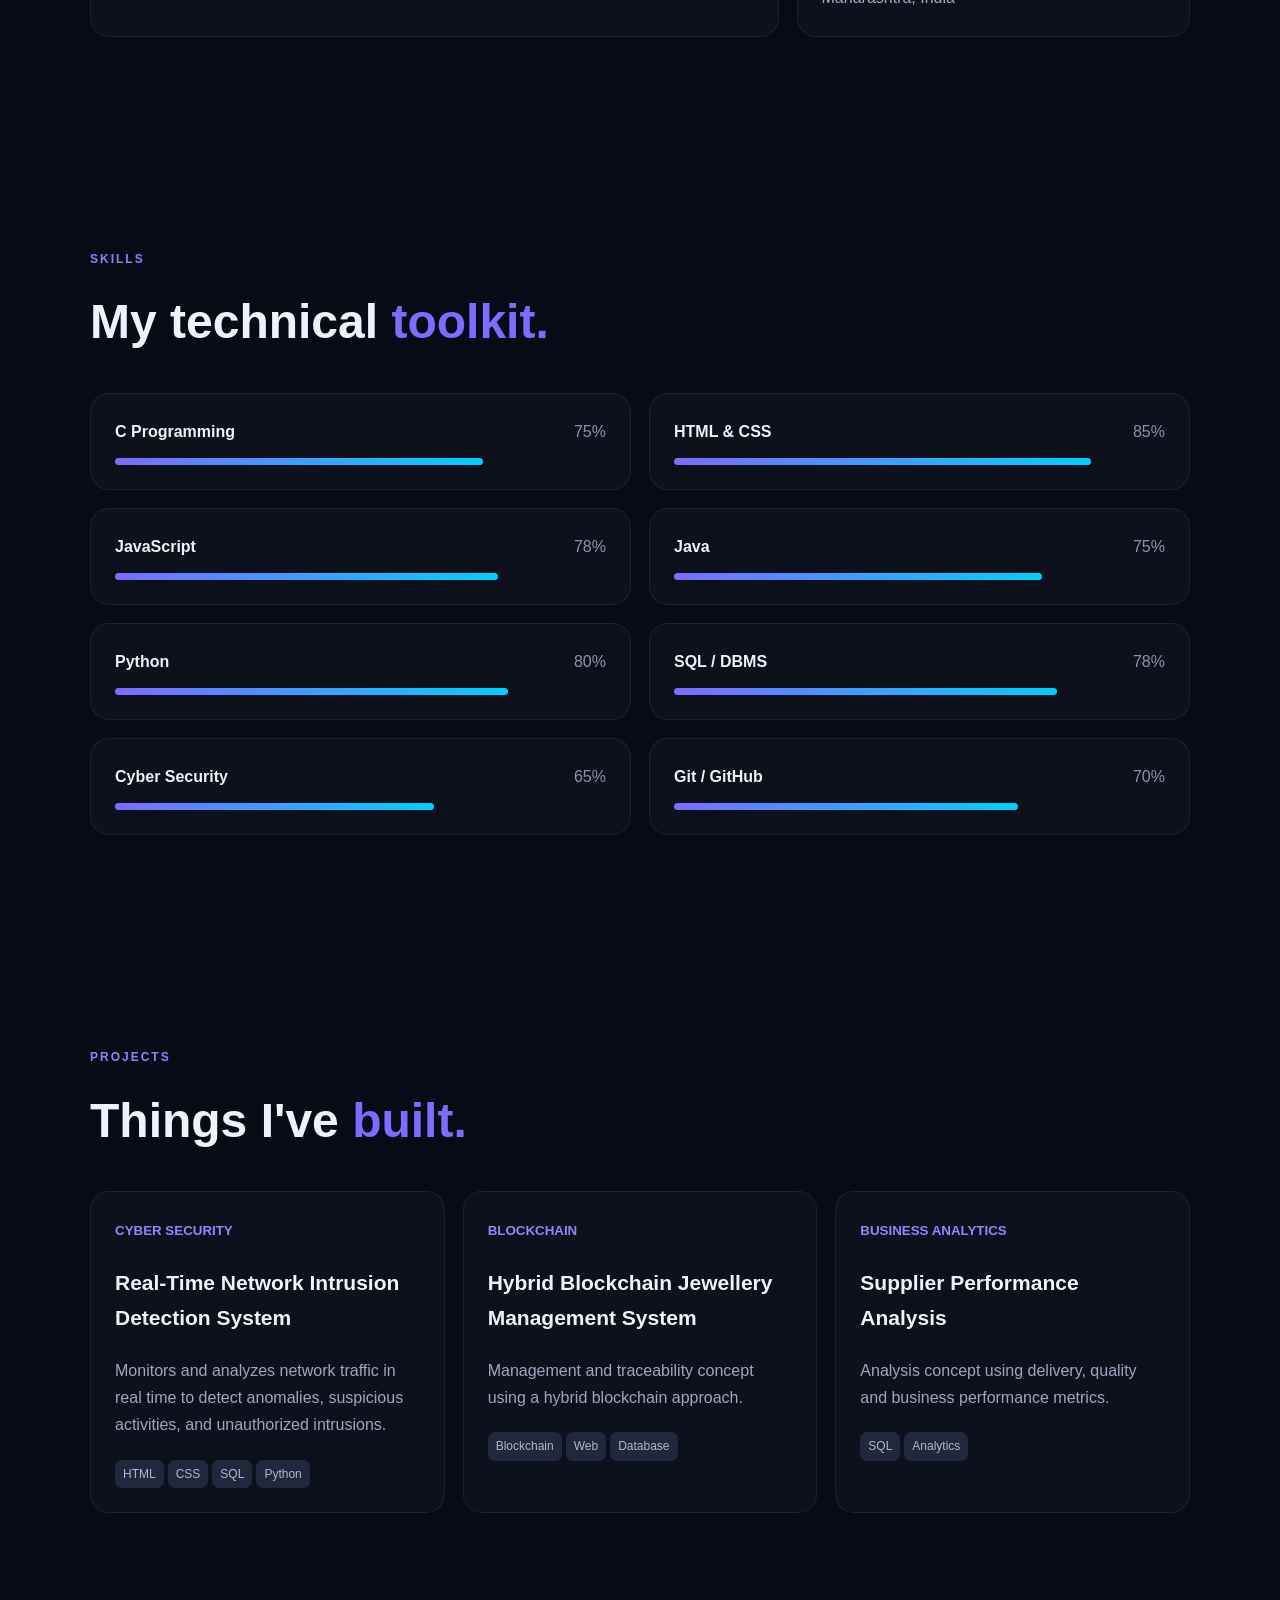
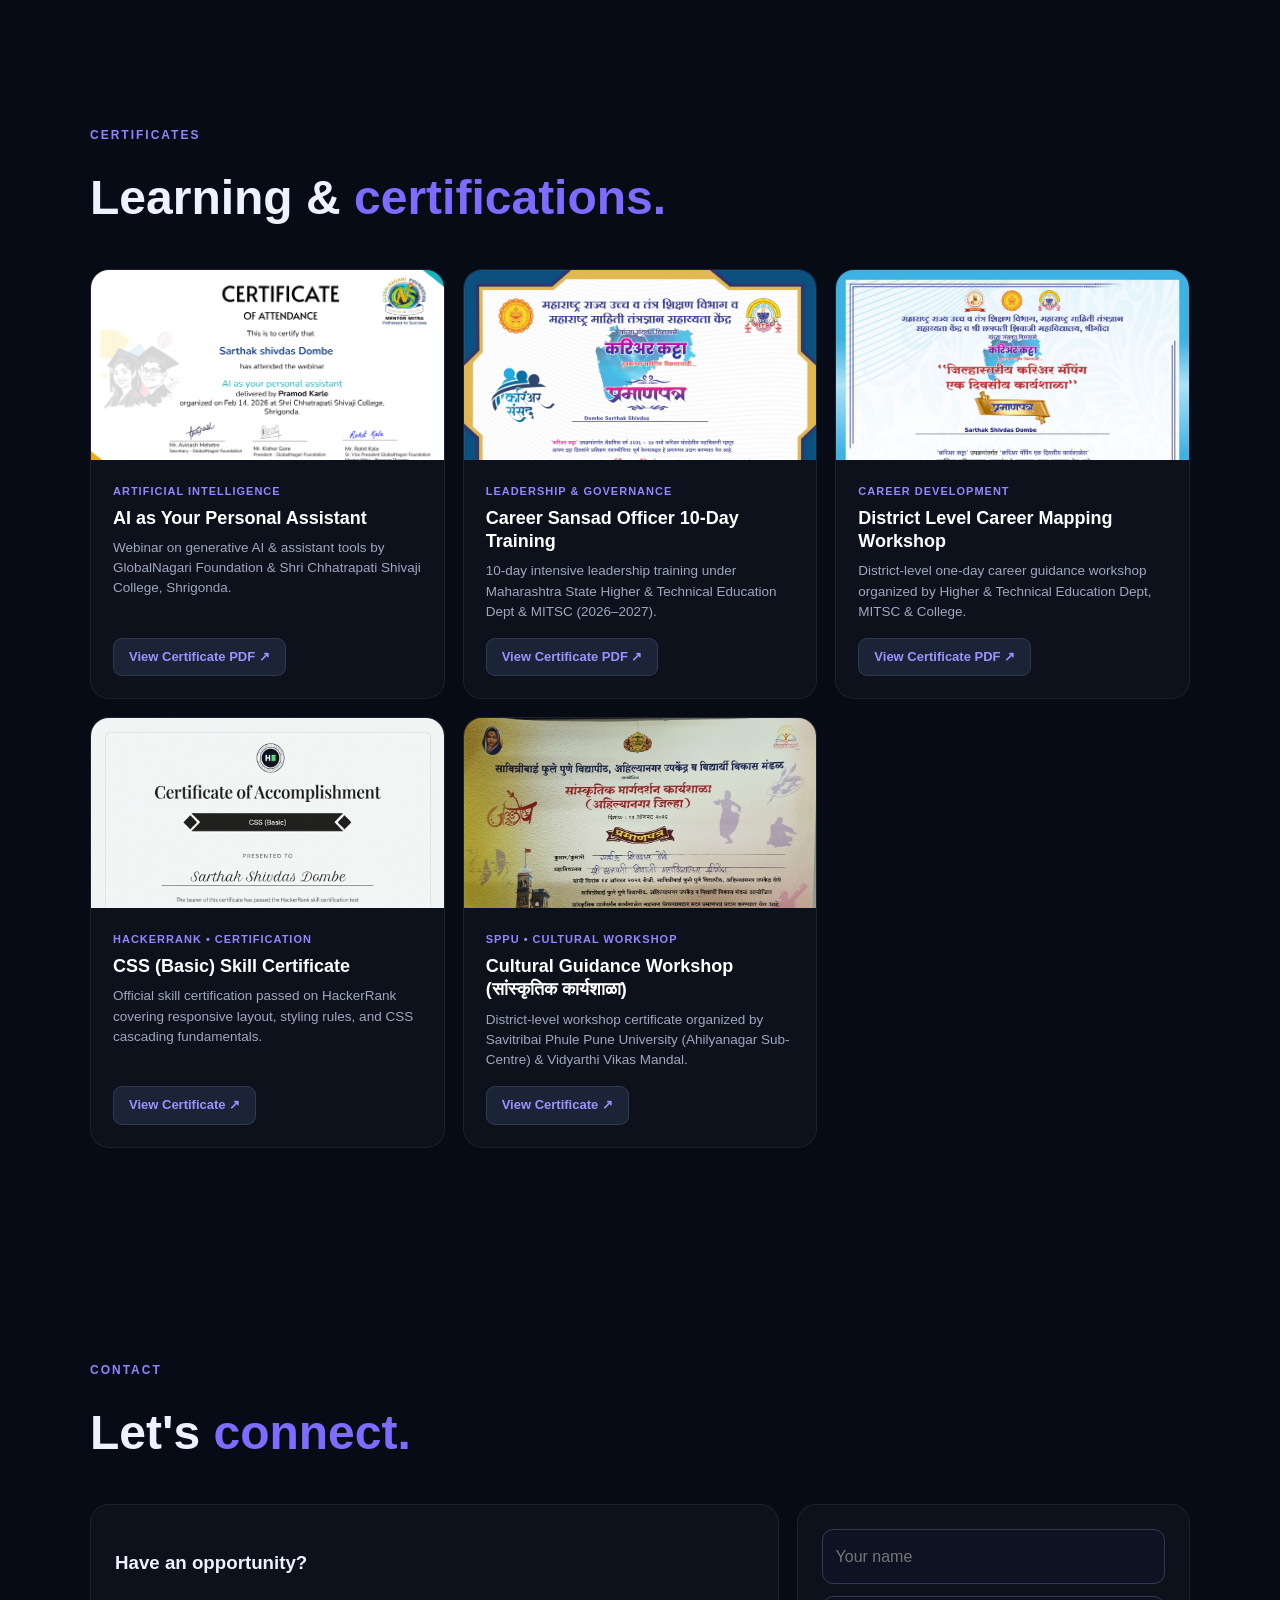
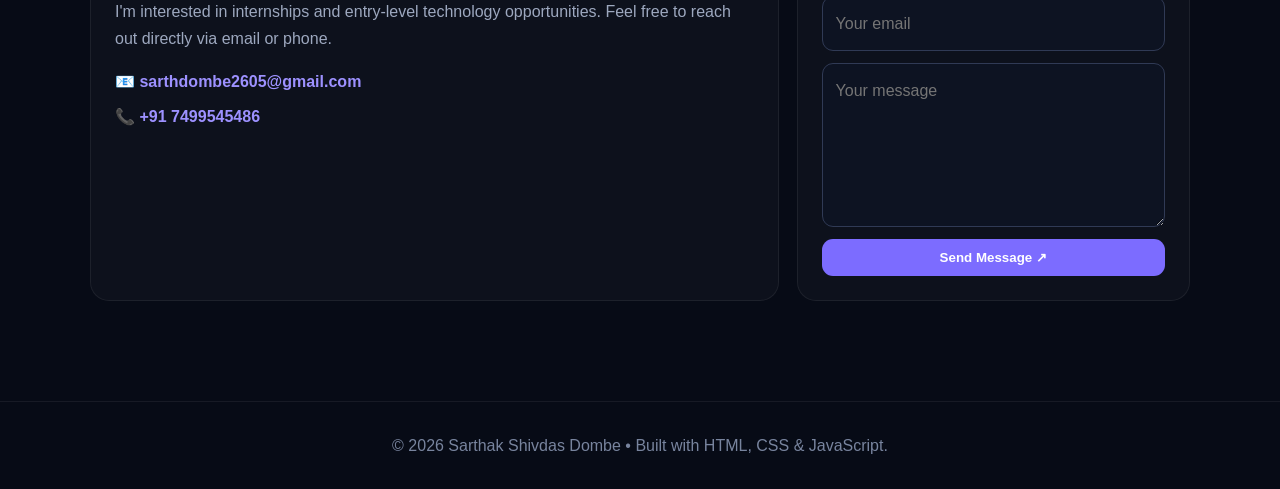
==== commit db288f8d: "add sdghjkl;" ====
--- a/index.html
+++ b/index.html
@@ -6,7 +6,7 @@
 <body>
 <nav><a class="logo" href="#home">S<span>.</span>D</a><button id="menu">☰</button><div id="links"><a href="#home">Home</a><a href="#about">About</a><a href="#skills">Skills</a><a href="#projects">Projects</a><a href="#certificates">Certificates</a><a href="#contact">Contact</a><button id="theme">☀</button></div></nav>
 <main>
-<section id="home" class="hero"><div><p class="eyebrow">B.Sc. COMPUTER SCIENCE • FINAL YEAR</p><h1>Hi, I'm <span>Sarthak Shivdas Dombe</span></h1><h2>I'm a <span id="typing"></span>|</h2><p class="lead">Aspiring Cyber Security professional building practical skills in programming, data, blockchain and security.</p><a class="btn" href="#projects">View Projects</a> <a class="btn ghost" href="#contact">Contact Me</a><div class="social"><a href="https://github.com/" target="_blank">GitHub ↗</a><a href="https://linkedin.com/" target="_blank">LinkedIn ↗</a><a href="mailto:sarthdombe2605@gmail.com">Email ↗</a><a href="tel:+917499545486">Call ↗</a></div></div><div class="profile"><img class="avatar" src="assets/profile.jpg" alt="Sarthak Shivdas Dombe"><b>● Open to opportunities</b><div class="stats"><div><strong>2+</strong><small>Projects</small></div><div><strong>8+</strong><small>Skills</small></div><div><strong>5</strong><small>Certificates</small></div></div></div></section>
+<section id="home" class="hero"><div><p class="eyebrow">B.Sc. COMPUTER SCIENCE • FINAL YEAR</p><h1>Hi, I'm <span>Sarthak Shivdas Dombe</span></h1><h2>I'm a <span id="typing"></span>|</h2><p class="lead">Aspiring Cyber Security professional building practical skills in programming, data, blockchain and security.</p><a class="btn" href="#projects">View Projects</a> <a class="btn ghost" href="#contact">Contact Me</a><div class="social"><a href="https://github.com/" target="_blank">GitHub ↗</a><a href="https://linkedin.com/" target="_blank">LinkedIn ↗</a><a href="mailto:sarthdombe2605@gmail.com">Email ↗</a><a href="tel:+917499545486">Call ↗</a></div></div><div class="profile"><img class="avatar" src="assets/profile.jpg" alt="Sarthak Shivdas Dombe"><b>● Open to opportunities</b><div class="stats"><div><strong>3+</strong><small>Projects</small></div><div><strong>8+</strong><small>Skills</small></div><div><strong>5</strong><small>Certificates</small></div></div></div></section>
 <section id="about"><p class="eyebrow">ABOUT ME</p><h2>Turning curiosity into <span>practical skills.</span></h2><div class="grid two"><div class="card"><p>I am a final-year B.Sc. Computer Science student interested in Cyber Security and technology. I learn by building projects and solving practical problems.</p><p>My current focus is programming, SQL, Linux, networking, security fundamentals and cloud concepts.</p></div><div class="facts"><div><b>Education</b><span>B.Sc. Computer Science</span></div><div><b>Career Focus</b><span>Cyber Security</span></div><div><b>Languages</b><span>C • HTML &amp; CSS • JavaScript • Java • Python • SQL</span></div><div><b>Location</b><span>Maharashtra, India</span></div></div></div></section>
 <section id="skills"><p class="eyebrow">SKILLS</p><h2>My technical <span>toolkit.</span></h2><div class="grid skills">
 <div class="card"><b>C Programming</b><em>75%</em><i style="width:75%"></i></div><div class="card"><b>HTML &amp; CSS</b><em>85%</em><i style="width:85%"></i></div>
@@ -14,6 +14,7 @@
 <div class="card"><b>Python</b><em>80%</em><i style="width:80%"></i></div><div class="card"><b>SQL / DBMS</b><em>78%</em><i style="width:78%"></i></div>
 <div class="card"><b>Cyber Security</b><em>65%</em><i style="width:65%"></i></div><div class="card"><b>Git / GitHub</b><em>70%</em><i style="width:70%"></i></div></div></section>
 <section id="projects"><p class="eyebrow">PROJECTS</p><h2>Things I've <span>built.</span></h2><div class="grid projects">
+<article class="card"><small>CYBER SECURITY</small><h3>Real-Time Network Intrusion Detection System</h3><p>Monitors and analyzes network traffic in real time to detect anomalies, suspicious activities, and unauthorized intrusions.</p><label>HTML</label><label>CSS</label><label>SQL</label><label>Python</label></article>
 <article class="card"><small>BLOCKCHAIN</small><h3>Hybrid Blockchain Jewellery Management System</h3><p>Management and traceability concept using a hybrid blockchain approach.</p><label>Blockchain</label><label>Web</label><label>Database</label></article>
 <article class="card"><small>BUSINESS ANALYTICS</small><h3>Supplier Performance Analysis</h3><p>Analysis concept using delivery, quality and business performance metrics.</p><label>SQL</label><label>Analytics</label></article></div></section>
 <section id="certificates"><p class="eyebrow">CERTIFICATES</p><h2>Learning & <span>certifications.</span></h2><div class="grid certs">
--- a/css/style.css
+++ b/css/style.css
@@ -1 +1 @@
-*{box-sizing:border-box}html{scroll-behavior:smooth}body{margin:0;font-family:Inter,Arial,sans-serif;background:#070b16;color:#edf2ff;line-height:1.7}nav{position:fixed;z-index:5;top:0;left:0;right:0;padding:18px 7%;display:flex;justify-content:space-between;align-items:center;background:#070b16cc;backdrop-filter:blur(15px);border-bottom:1px solid #ffffff12}.logo{font-size:25px;font-weight:900;color:#fff;text-decoration:none}.logo span,h1 span,h2 span{color:#7c6cff}nav #links{display:flex;gap:20px;align-items:center}nav a{color:#aeb8cf;text-decoration:none}button,.btn{border:0;border-radius:11px;padding:11px 18px;background:#7c6cff;color:#fff;font-weight:800;cursor:pointer;text-decoration:none;display:inline-block}nav button{padding:7px 10px;background:#1b2337}#menu{display:none}.hero,section{width:min(1100px,90%);margin:auto}.hero{min-height:100vh;padding-top:130px;display:grid;grid-template-columns:1.25fr .75fr;gap:50px;align-items:center}.eyebrow{color:#8f84ff;font-size:12px;font-weight:900;letter-spacing:2px}.hero h1{font-size:clamp(44px,7vw,82px);line-height:1.05;margin:12px 0}.hero h2{font-size:clamp(20px,3vw,32px);color:#b5bfd5}.lead{max-width:650px;color:#9aa6c0;font-size:18px}.ghost{background:transparent;border:1px solid #39435e;margin-left:7px}.social{display:flex;gap:20px;margin-top:25px}.social a{color:#aeb8cf;text-decoration:none}.profile{padding:35px;text-align:center;border-radius:28px;background:linear-gradient(145deg,#7c6cff22,#00d5ff0a);border:1px solid #ffffff16}.avatar{width:170px;height:170px;border-radius:50%;margin:auto auto 22px;display:block;object-fit:cover;object-position:center top;border:3px solid #7c6cff;box-shadow:0 0 25px rgba(124,108,255,0.4)}.profile b{color:#8ce6b2}.stats{display:grid;grid-template-columns:repeat(3,1fr);gap:10px;margin-top:25px}.stats div{background:#ffffff08;border-radius:12px;padding:10px}.stats strong,.stats small{display:block}.stats small{color:#8f9bb3}section{padding:100px 0}section>h2{font-size:clamp(30px,5vw,48px);margin:8px 0 30px}.grid{display:grid;gap:18px}.two{grid-template-columns:1.4fr .8fr}.skills{grid-template-columns:repeat(2,1fr)}.card,.facts div{background:#ffffff07;border:1px solid #ffffff10;border-radius:19px;padding:24px}.card p{color:#9da8bf}.card a{color:#9d91ff;text-decoration:none;font-weight:600}.card a:hover{text-decoration:underline;color:#c0b8ff}.facts{display:grid;gap:12px}.facts b,.facts span{display:block}.facts span{color:#9da8bf}.skills .card{position:relative}.skills em{float:right;color:#8994ac;font-style:normal}.skills i{display:block;height:7px;margin-top:13px;border-radius:9px;background:linear-gradient(90deg,#7c6cff,#00cfff)}.projects{grid-template-columns:repeat(2,1fr)}.projects small{color:#9187ff;font-weight:900}.projects h3{font-size:21px}.projects label{display:inline-block;background:#20283c;color:#aeb8cf;padding:4px 8px;border-radius:7px;margin:5px 4px 0 0;font-size:12px}.card:hover{transform:translateY(-5px);transition:.25s;border-color:#6259c5}form{display:grid;gap:12px}input,textarea{width:100%;padding:13px;border:1px solid #303a55;border-radius:11px;background:#0d1322;color:#fff;font:inherit}.certs{grid-template-columns:repeat(auto-fit,minmax(300px,1fr))}.cert-card{display:flex;flex-direction:column;overflow:hidden;padding:0}.cert-img-wrap{overflow:hidden;background:#0d1322}.cert-img{width:100%;height:190px;object-fit:cover;object-position:top;display:block;transition:transform .3s ease}.cert-card:hover .cert-img{transform:scale(1.05)}.cert-info{padding:22px;display:flex;flex-direction:column;flex:1}.cert-tag{color:#9187ff;font-size:11px;font-weight:900;letter-spacing:1px;margin-bottom:6px;display:block}.cert-info h3{font-size:18px;margin:0 0 8px;color:#fff;line-height:1.3}.cert-info p{font-size:13.5px;color:#9da8bf;margin:0 0 16px;line-height:1.5;flex:1}.cert-action{margin-top:auto}.cert-btn{display:inline-block;padding:7px 15px;background:#1b2337;color:#9d91ff;border:1px solid #ffffff1a;border-radius:9px;font-size:13px;font-weight:700;text-decoration:none;transition:.2s}.cert-btn:hover{background:#7c6cff;color:#fff;border-color:#7c6cff}footer{text-align:center;padding:30px;color:#78849e;border-top:1px solid #ffffff10}@media(max-width:800px){nav #menu{display:block}nav #links{display:none;position:absolute;top:65px;left:5%;right:5%;padding:20px;background:#10172a;border-radius:15px;flex-direction:column}nav #links.open{display:flex}.hero,.two{grid-template-columns:1fr}.skills,.projects{grid-template-columns:1fr}.hero{padding-top:125px}.profile{max-width:430px;margin:auto}}+*{box-sizing:border-box}html{scroll-behavior:smooth}body{margin:0;font-family:Inter,Arial,sans-serif;background:#070b16;color:#edf2ff;line-height:1.7}nav{position:fixed;z-index:5;top:0;left:0;right:0;padding:18px 7%;display:flex;justify-content:space-between;align-items:center;background:#070b16cc;backdrop-filter:blur(15px);border-bottom:1px solid #ffffff12}.logo{font-size:25px;font-weight:900;color:#fff;text-decoration:none}.logo span,h1 span,h2 span{color:#7c6cff}nav #links{display:flex;gap:20px;align-items:center}nav a{color:#aeb8cf;text-decoration:none}button,.btn{border:0;border-radius:11px;padding:11px 18px;background:#7c6cff;color:#fff;font-weight:800;cursor:pointer;text-decoration:none;display:inline-block}nav button{padding:7px 10px;background:#1b2337}#menu{display:none}.hero,section{width:min(1100px,90%);margin:auto}.hero{min-height:100vh;padding-top:130px;display:grid;grid-template-columns:1.25fr .75fr;gap:50px;align-items:center}.eyebrow{color:#8f84ff;font-size:12px;font-weight:900;letter-spacing:2px}.hero h1{font-size:clamp(44px,7vw,82px);line-height:1.05;margin:12px 0}.hero h2{font-size:clamp(20px,3vw,32px);color:#b5bfd5}.lead{max-width:650px;color:#9aa6c0;font-size:18px}.ghost{background:transparent;border:1px solid #39435e;margin-left:7px}.social{display:flex;gap:20px;margin-top:25px}.social a{color:#aeb8cf;text-decoration:none}.profile{padding:35px;text-align:center;border-radius:28px;background:linear-gradient(145deg,#7c6cff22,#00d5ff0a);border:1px solid #ffffff16}.avatar{width:170px;height:170px;border-radius:50%;margin:auto auto 22px;display:block;object-fit:cover;object-position:center top;border:3px solid #7c6cff;box-shadow:0 0 25px rgba(124,108,255,0.4)}.profile b{color:#8ce6b2}.stats{display:grid;grid-template-columns:repeat(3,1fr);gap:10px;margin-top:25px}.stats div{background:#ffffff08;border-radius:12px;padding:10px}.stats strong,.stats small{display:block}.stats small{color:#8f9bb3}section{padding:100px 0}section>h2{font-size:clamp(30px,5vw,48px);margin:8px 0 30px}.grid{display:grid;gap:18px}.two{grid-template-columns:1.4fr .8fr}.skills{grid-template-columns:repeat(2,1fr)}.card,.facts div{background:#ffffff07;border:1px solid #ffffff10;border-radius:19px;padding:24px}.card p{color:#9da8bf}.card a{color:#9d91ff;text-decoration:none;font-weight:600}.card a:hover{text-decoration:underline;color:#c0b8ff}.facts{display:grid;gap:12px}.facts b,.facts span{display:block}.facts span{color:#9da8bf}.skills .card{position:relative}.skills em{float:right;color:#8994ac;font-style:normal}.skills i{display:block;height:7px;margin-top:13px;border-radius:9px;background:linear-gradient(90deg,#7c6cff,#00cfff)}.projects{grid-template-columns:repeat(auto-fit,minmax(300px,1fr))}.projects small{color:#9187ff;font-weight:900}.projects h3{font-size:21px}.projects label{display:inline-block;background:#20283c;color:#aeb8cf;padding:4px 8px;border-radius:7px;margin:5px 4px 0 0;font-size:12px}.card:hover{transform:translateY(-5px);transition:.25s;border-color:#6259c5}form{display:grid;gap:12px}input,textarea{width:100%;padding:13px;border:1px solid #303a55;border-radius:11px;background:#0d1322;color:#fff;font:inherit}.certs{grid-template-columns:repeat(auto-fit,minmax(300px,1fr))}.cert-card{display:flex;flex-direction:column;overflow:hidden;padding:0}.cert-img-wrap{overflow:hidden;background:#0d1322}.cert-img{width:100%;height:190px;object-fit:cover;object-position:top;display:block;transition:transform .3s ease}.cert-card:hover .cert-img{transform:scale(1.05)}.cert-info{padding:22px;display:flex;flex-direction:column;flex:1}.cert-tag{color:#9187ff;font-size:11px;font-weight:900;letter-spacing:1px;margin-bottom:6px;display:block}.cert-info h3{font-size:18px;margin:0 0 8px;color:#fff;line-height:1.3}.cert-info p{font-size:13.5px;color:#9da8bf;margin:0 0 16px;line-height:1.5;flex:1}.cert-action{margin-top:auto}.cert-btn{display:inline-block;padding:7px 15px;background:#1b2337;color:#9d91ff;border:1px solid #ffffff1a;border-radius:9px;font-size:13px;font-weight:700;text-decoration:none;transition:.2s}.cert-btn:hover{background:#7c6cff;color:#fff;border-color:#7c6cff}footer{text-align:center;padding:30px;color:#78849e;border-top:1px solid #ffffff10}body.light{background:#f4f7fb;color:#1e293b}body.light nav{background:#ffffffcc;border-bottom:1px solid #e2e8f0}body.light .logo{color:#0f172a}body.light nav a{color:#475569}body.light nav button{background:#e2e8f0;color:#0f172a}body.light .hero h2{color:#475569}body.light .lead{color:#475569}body.light .ghost{border-color:#cbd5e1;color:#334155}body.light .social a{color:#475569}body.light .profile{background:linear-gradient(145deg,#7c6cff15,#00d5ff08);border-color:#e2e8f0}body.light .stats div{background:#00000008}body.light .stats small{color:#64748b}body.light .card,body.light .facts div{background:#ffffff;border-color:#e2e8f0;box-shadow:0 4px 20px rgba(0,0,0,0.05)}body.light .card p,body.light .facts span{color:#475569}body.light .projects label{background:#e2e8f0;color:#334155}body.light .cert-img-wrap{background:#f1f5f9}body.light .cert-info h3{color:#0f172a}body.light .cert-info p{color:#475569}body.light .cert-btn{background:#e2e8f0;color:#5b48e6;border-color:#cbd5e1}body.light .cert-btn:hover{background:#7c6cff;color:#fff}body.light input,body.light textarea{background:#ffffff;border-color:#cbd5e1;color:#0f172a}body.light footer{border-top-color:#e2e8f0;color:#64748b}@media(max-width:800px){body.light nav #links{background:#ffffff;box-shadow:0 10px 30px rgba(0,0,0,0.15)}}@media(max-width:800px){nav #menu{display:block}nav #links{display:none;position:absolute;top:65px;left:5%;right:5%;padding:20px;background:#10172a;border-radius:15px;flex-direction:column}nav #links.open{display:flex}.hero,.two{grid-template-columns:1fr}.skills,.projects{grid-template-columns:1fr}.hero{padding-top:125px}.profile{max-width:430px;margin:auto}}
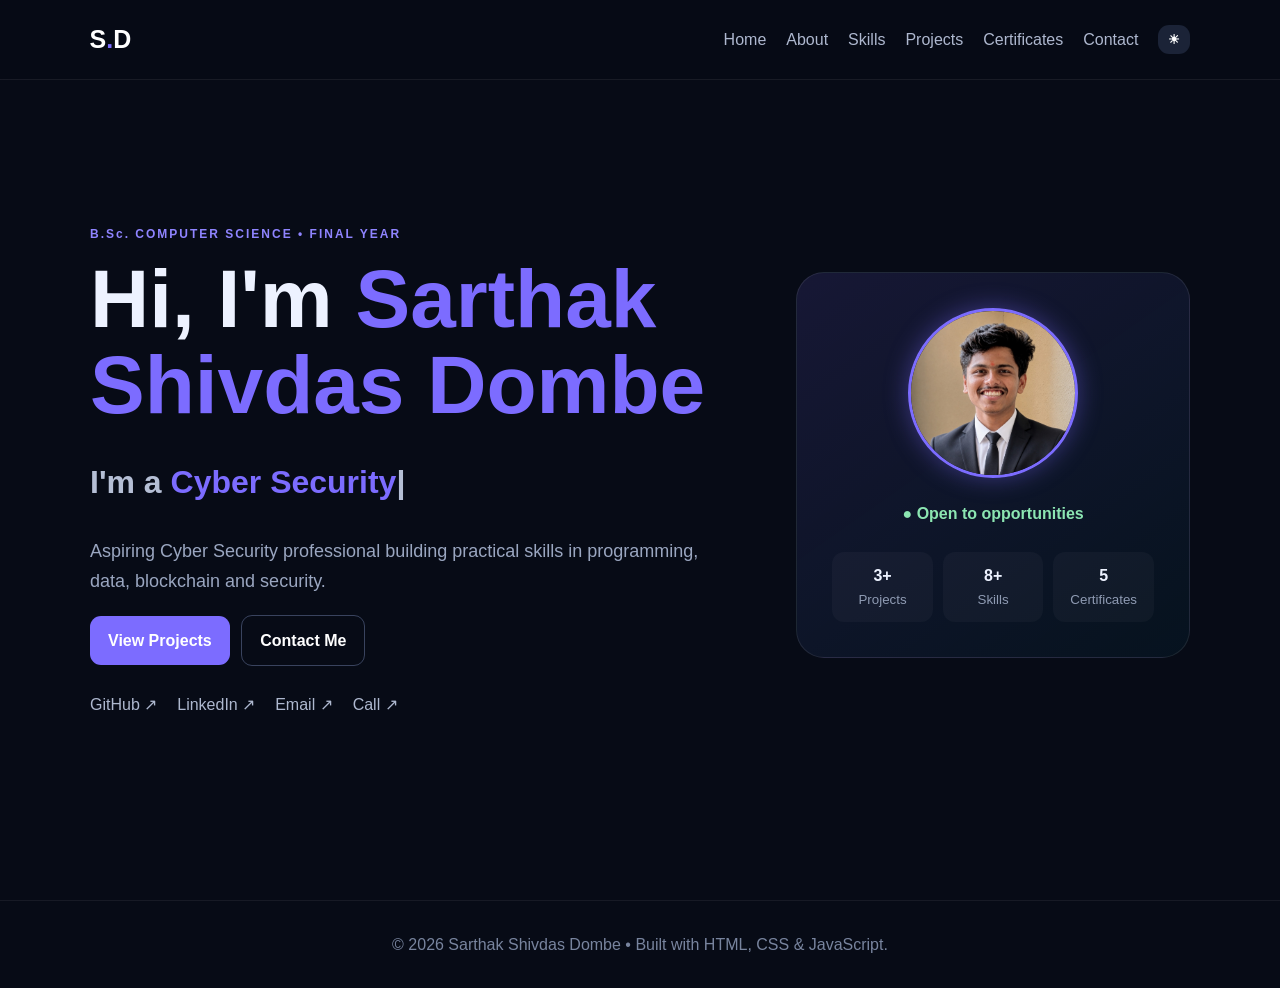
==== commit b4834c94: "page add add pages" ====
--- a/index.html
+++ b/index.html
@@ -4,26 +4,9 @@
 <meta name="description" content="Sarthak Shivdas Dombe - Cyber Security Portfolio">
 <title>Sarthak Shivdas Dombe | Portfolio</title><link rel="stylesheet" href="css/style.css"></head>
 <body>
-<nav><a class="logo" href="#home">S<span>.</span>D</a><button id="menu">☰</button><div id="links"><a href="#home">Home</a><a href="#about">About</a><a href="#skills">Skills</a><a href="#projects">Projects</a><a href="#certificates">Certificates</a><a href="#contact">Contact</a><button id="theme">☀</button></div></nav>
+<nav><a class="logo" href="index.html">S<span>.</span>D</a><button id="menu">☰</button><div id="links"><a href="index.html">Home</a><a href="about.html">About</a><a href="skills.html">Skills</a><a href="projects.html">Projects</a><a href="certificates.html">Certificates</a><a href="contact.html">Contact</a><button id="theme">☀</button></div></nav>
 <main>
 <section id="home" class="hero"><div><p class="eyebrow">B.Sc. COMPUTER SCIENCE • FINAL YEAR</p><h1>Hi, I'm <span>Sarthak Shivdas Dombe</span></h1><h2>I'm a <span id="typing"></span>|</h2><p class="lead">Aspiring Cyber Security professional building practical skills in programming, data, blockchain and security.</p><a class="btn" href="#projects">View Projects</a> <a class="btn ghost" href="#contact">Contact Me</a><div class="social"><a href="https://github.com/" target="_blank">GitHub ↗</a><a href="https://linkedin.com/" target="_blank">LinkedIn ↗</a><a href="mailto:sarthdombe2605@gmail.com">Email ↗</a><a href="tel:+917499545486">Call ↗</a></div></div><div class="profile"><img class="avatar" src="assets/profile.jpg" alt="Sarthak Shivdas Dombe"><b>● Open to opportunities</b><div class="stats"><div><strong>3+</strong><small>Projects</small></div><div><strong>8+</strong><small>Skills</small></div><div><strong>5</strong><small>Certificates</small></div></div></div></section>
-<section id="about"><p class="eyebrow">ABOUT ME</p><h2>Turning curiosity into <span>practical skills.</span></h2><div class="grid two"><div class="card"><p>I am a final-year B.Sc. Computer Science student interested in Cyber Security and technology. I learn by building projects and solving practical problems.</p><p>My current focus is programming, SQL, Linux, networking, security fundamentals and cloud concepts.</p></div><div class="facts"><div><b>Education</b><span>B.Sc. Computer Science</span></div><div><b>Career Focus</b><span>Cyber Security</span></div><div><b>Languages</b><span>C • HTML &amp; CSS • JavaScript • Java • Python • SQL</span></div><div><b>Location</b><span>Maharashtra, India</span></div></div></div></section>
-<section id="skills"><p class="eyebrow">SKILLS</p><h2>My technical <span>toolkit.</span></h2><div class="grid skills">
-<div class="card"><b>C Programming</b><em>75%</em><i style="width:75%"></i></div><div class="card"><b>HTML &amp; CSS</b><em>85%</em><i style="width:85%"></i></div>
-<div class="card"><b>JavaScript</b><em>78%</em><i style="width:78%"></i></div><div class="card"><b>Java</b><em>75%</em><i style="width:75%"></i></div>
-<div class="card"><b>Python</b><em>80%</em><i style="width:80%"></i></div><div class="card"><b>SQL / DBMS</b><em>78%</em><i style="width:78%"></i></div>
-<div class="card"><b>Cyber Security</b><em>65%</em><i style="width:65%"></i></div><div class="card"><b>Git / GitHub</b><em>70%</em><i style="width:70%"></i></div></div></section>
-<section id="projects"><p class="eyebrow">PROJECTS</p><h2>Things I've <span>built.</span></h2><div class="grid projects">
-<article class="card"><small>CYBER SECURITY</small><h3>Real-Time Network Intrusion Detection System</h3><p>Monitors and analyzes network traffic in real time to detect anomalies, suspicious activities, and unauthorized intrusions.</p><label>HTML</label><label>CSS</label><label>SQL</label><label>Python</label></article>
-<article class="card"><small>BLOCKCHAIN</small><h3>Hybrid Blockchain Jewellery Management System</h3><p>Management and traceability concept using a hybrid blockchain approach.</p><label>Blockchain</label><label>Web</label><label>Database</label></article>
-<article class="card"><small>BUSINESS ANALYTICS</small><h3>Supplier Performance Analysis</h3><p>Analysis concept using delivery, quality and business performance metrics.</p><label>SQL</label><label>Analytics</label></article></div></section>
-<section id="certificates"><p class="eyebrow">CERTIFICATES</p><h2>Learning & <span>certifications.</span></h2><div class="grid certs">
-<div class="card cert-card"><div class="cert-img-wrap"><a href="assets/cert_ai_assistant.pdf" target="_blank"><img class="cert-img" src="assets/cert_ai_assistant.png" alt="AI as your Personal Assistant Certificate"></a></div><div class="cert-info"><span class="cert-tag">ARTIFICIAL INTELLIGENCE</span><h3>AI as Your Personal Assistant</h3><p>Webinar on generative AI &amp; assistant tools by GlobalNagari Foundation &amp; Shri Chhatrapati Shivaji College, Shrigonda.</p><div class="cert-action"><a class="cert-btn" href="assets/cert_ai_assistant.pdf" target="_blank">View Certificate PDF ↗</a></div></div></div>
-<div class="card cert-card"><div class="cert-img-wrap"><a href="assets/cert_career_katta_sansad.pdf" target="_blank"><img class="cert-img" src="assets/cert_career_katta_sansad.png" alt="Career Katta Career Sansad Training Certificate"></a></div><div class="cert-info"><span class="cert-tag">LEADERSHIP &amp; GOVERNANCE</span><h3>Career Sansad Officer 10-Day Training</h3><p>10-day intensive leadership training under Maharashtra State Higher &amp; Technical Education Dept &amp; MITSC (2026–2027).</p><div class="cert-action"><a class="cert-btn" href="assets/cert_career_katta_sansad.pdf" target="_blank">View Certificate PDF ↗</a></div></div></div>
-<div class="card cert-card"><div class="cert-img-wrap"><a href="assets/cert_career_mapping.pdf" target="_blank"><img class="cert-img" src="assets/cert_career_mapping.png" alt="District Level Career Mapping Workshop Certificate"></a></div><div class="cert-info"><span class="cert-tag">CAREER DEVELOPMENT</span><h3>District Level Career Mapping Workshop</h3><p>District-level one-day career guidance workshop organized by Higher &amp; Technical Education Dept, MITSC &amp; College.</p><div class="cert-action"><a class="cert-btn" href="assets/cert_career_mapping.pdf" target="_blank">View Certificate PDF ↗</a></div></div></div>
-<div class="card cert-card"><div class="cert-img-wrap"><a href="assets/cert_hackerrank_css.jpg" target="_blank"><img class="cert-img" src="assets/cert_hackerrank_css.jpg" alt="HackerRank CSS Basic Certificate"></a></div><div class="cert-info"><span class="cert-tag">HACKERRANK • CERTIFICATION</span><h3>CSS (Basic) Skill Certificate</h3><p>Official skill certification passed on HackerRank covering responsive layout, styling rules, and CSS cascading fundamentals.</p><div class="cert-action"><a class="cert-btn" href="assets/cert_hackerrank_css.jpg" target="_blank">View Certificate ↗</a></div></div></div>
-<div class="card cert-card"><div class="cert-img-wrap"><a href="assets/cert_sppu_cultural_workshop.jpg" target="_blank"><img class="cert-img" src="assets/cert_sppu_cultural_workshop.jpg" alt="SPPU Cultural Guidance Workshop Certificate"></a></div><div class="cert-info"><span class="cert-tag">SPPU • CULTURAL WORKSHOP</span><h3>Cultural Guidance Workshop (सांस्कृतिक कार्यशाळा)</h3><p>District-level workshop certificate organized by Savitribai Phule Pune University (Ahilyanagar Sub-Centre) &amp; Vidyarthi Vikas Mandal.</p><div class="cert-action"><a class="cert-btn" href="assets/cert_sppu_cultural_workshop.jpg" target="_blank">View Certificate ↗</a></div></div></div>
-</div></section>
-<section id="contact"><p class="eyebrow">CONTACT</p><h2>Let's <span>connect.</span></h2><div class="grid two"><div class="card"><h3>Have an opportunity?</h3><p>I'm interested in internships and entry-level technology opportunities. Feel free to reach out directly via email or phone.</p><p style="margin:16px 0 8px">📧 <a href="mailto:sarthdombe2605@gmail.com">sarthdombe2605@gmail.com</a></p><p style="margin:0">📞 <a href="tel:+917499545486">+91 7499545486</a></p></div><form class="card" action="https://formsubmit.co/sarthdombe2605@gmail.com" method="POST"><input name="name" placeholder="Your name" required><input name="email" type="email" placeholder="Your email" required><textarea name="message" placeholder="Your message" rows="5" required></textarea><button class="btn" type="submit">Send Message ↗</button></form></div></section>
+
 </main><footer>© <span id="year"></span> Sarthak Shivdas Dombe • Built with HTML, CSS & JavaScript.</footer>
 <script src="js/script.js"></script></body></html>
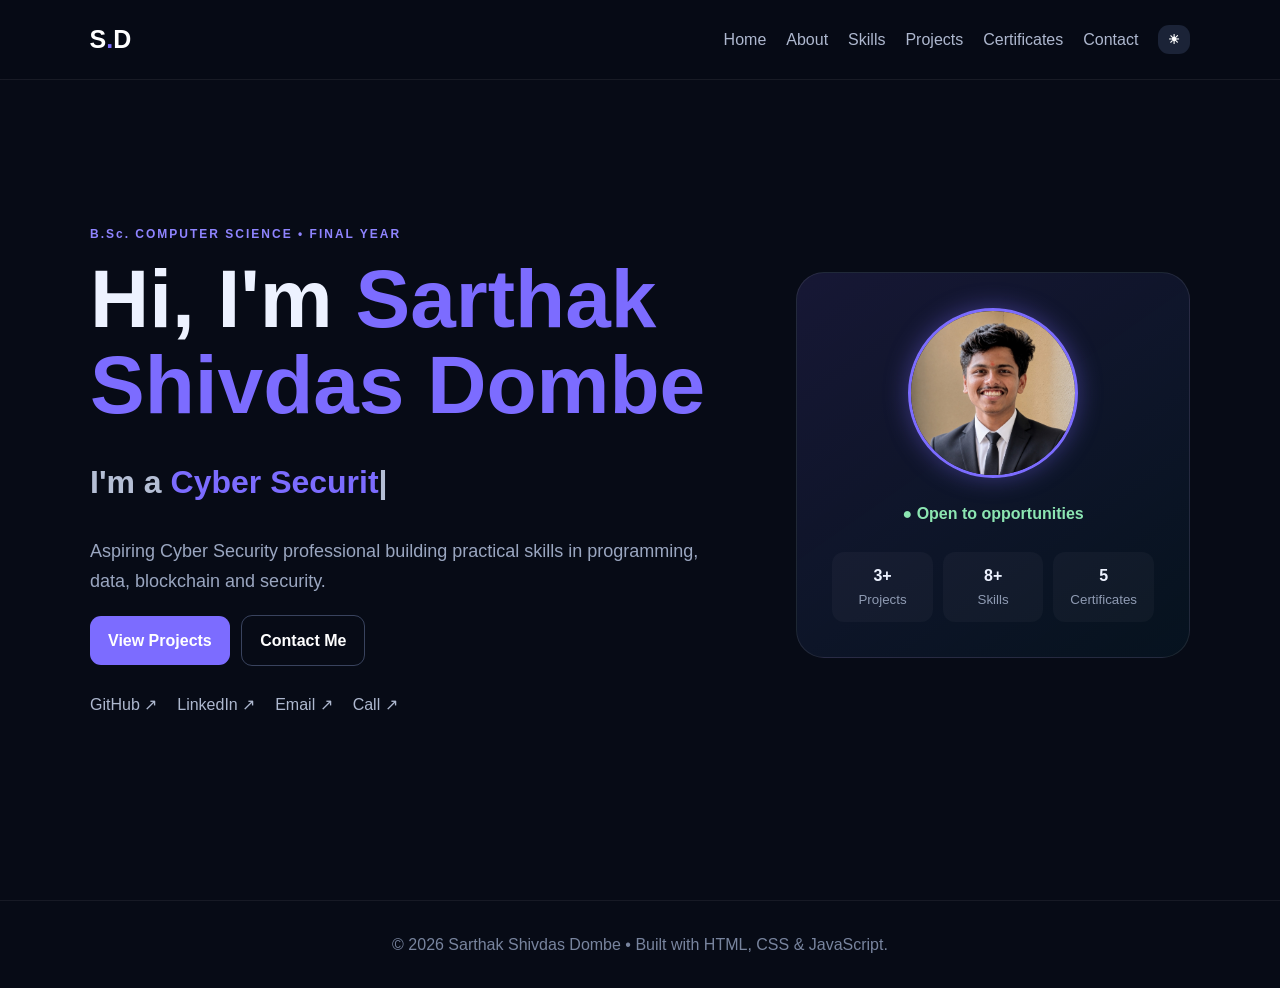
==== commit 7662b445: "o" ====
--- a/index.html
+++ b/index.html
@@ -6,7 +6,7 @@
 <body>
 <nav><a class="logo" href="index.html">S<span>.</span>D</a><button id="menu">☰</button><div id="links"><a href="index.html">Home</a><a href="about.html">About</a><a href="skills.html">Skills</a><a href="projects.html">Projects</a><a href="certificates.html">Certificates</a><a href="contact.html">Contact</a><button id="theme">☀</button></div></nav>
 <main>
-<section id="home" class="hero"><div><p class="eyebrow">B.Sc. COMPUTER SCIENCE • FINAL YEAR</p><h1>Hi, I'm <span>Sarthak Shivdas Dombe</span></h1><h2>I'm a <span id="typing"></span>|</h2><p class="lead">Aspiring Cyber Security professional building practical skills in programming, data, blockchain and security.</p><a class="btn" href="#projects">View Projects</a> <a class="btn ghost" href="#contact">Contact Me</a><div class="social"><a href="https://github.com/" target="_blank">GitHub ↗</a><a href="https://linkedin.com/" target="_blank">LinkedIn ↗</a><a href="mailto:sarthdombe2605@gmail.com">Email ↗</a><a href="tel:+917499545486">Call ↗</a></div></div><div class="profile"><img class="avatar" src="assets/profile.jpg" alt="Sarthak Shivdas Dombe"><b>● Open to opportunities</b><div class="stats"><div><strong>3+</strong><small>Projects</small></div><div><strong>8+</strong><small>Skills</small></div><div><strong>5</strong><small>Certificates</small></div></div></div></section>
+<section id="home" class="hero"><div><p class="eyebrow">B.Sc. COMPUTER SCIENCE • FINAL YEAR</p><h1>Hi, I'm <span>Sarthak Shivdas Dombe</span></h1><h2>I'm a <span id="typing"></span>|</h2><p class="lead">Aspiring Cyber Security professional building practical skills in programming, data, blockchain and security.</p><a class="btn" href="projects.html">View Projects</a> <a class="btn ghost" href="contact.html">Contact Me</a><div class="social"><a href="https://github.com/" target="_blank">GitHub ↗</a><a href="https://linkedin.com/" target="_blank">LinkedIn ↗</a><a href="mailto:sarthdombe2605@gmail.com">Email ↗</a><a href="tel:+917499545486">Call ↗</a></div></div><div class="profile"><img class="avatar" src="assets/profile.jpg" alt="Sarthak Shivdas Dombe"><b>● Open to opportunities</b><div class="stats"><div><strong>3+</strong><small>Projects</small></div><div><strong>8+</strong><small>Skills</small></div><div><strong>5</strong><small>Certificates</small></div></div></div></section>
 
 </main><footer>© <span id="year"></span> Sarthak Shivdas Dombe • Built with HTML, CSS & JavaScript.</footer>
 <script src="js/script.js"></script></body></html>
